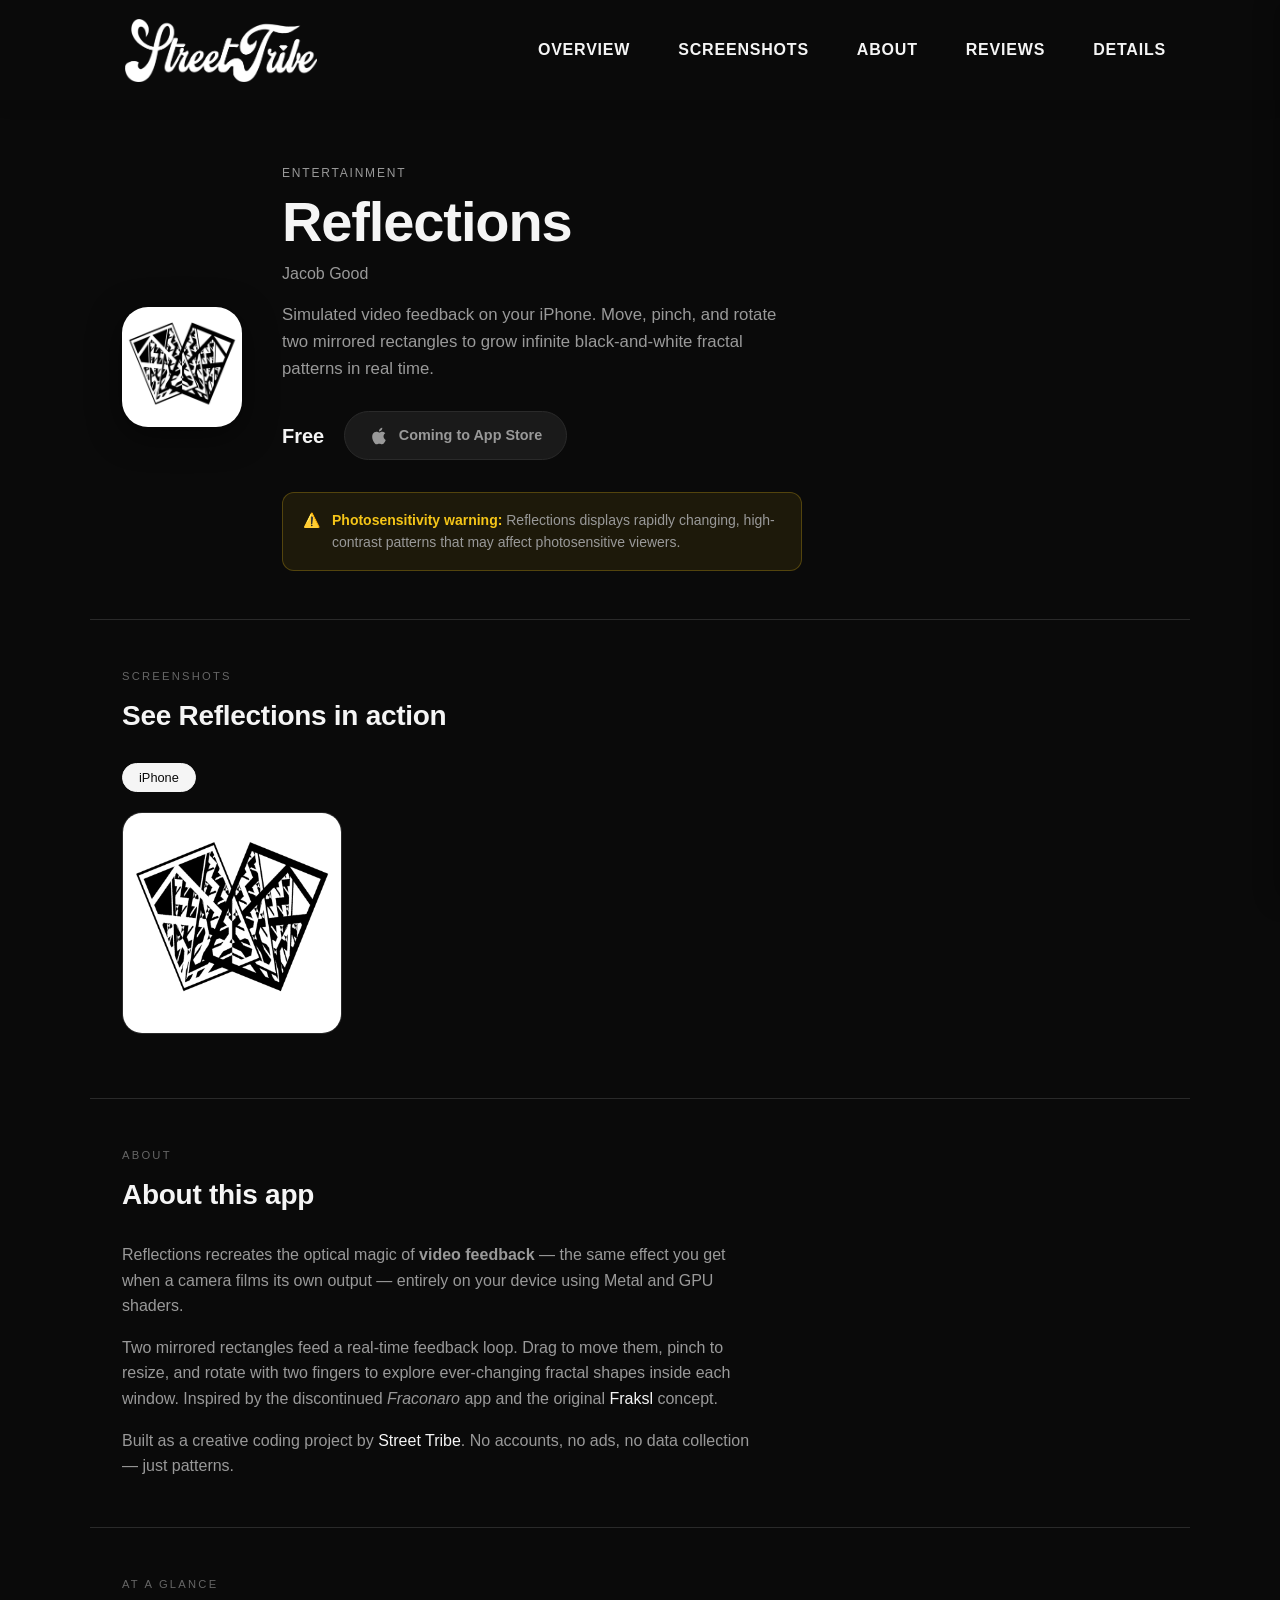
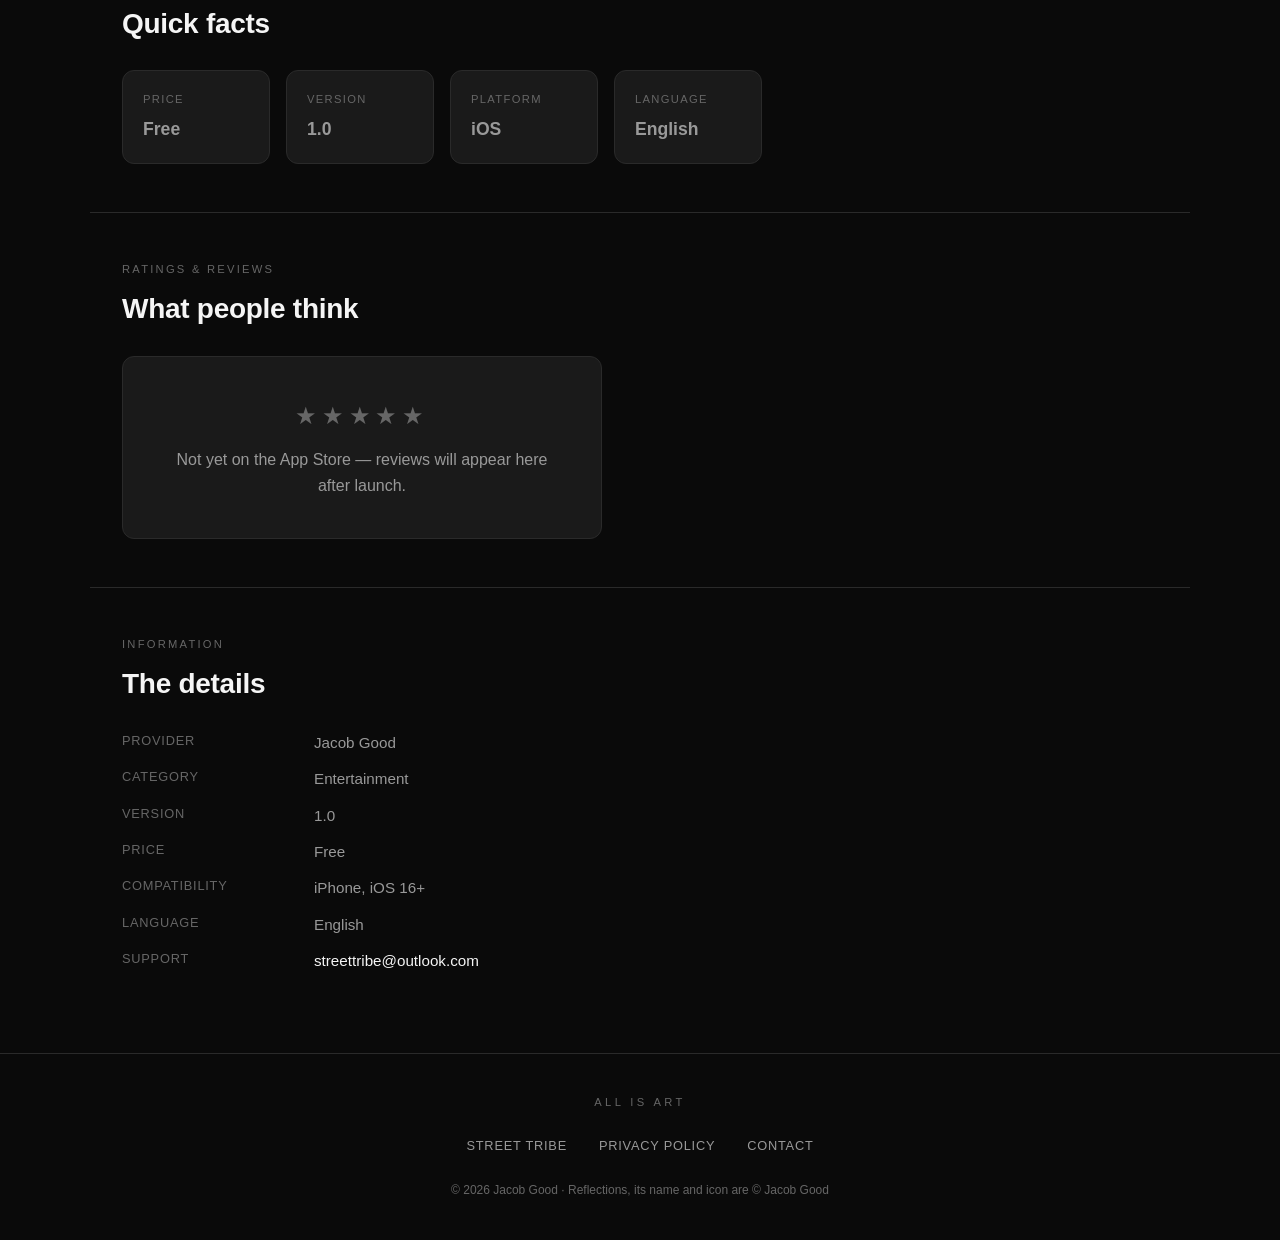
==== index.html @ 19b81635 "reflections website Just the name, screenshots and report/ contact info need for app" ====
<!DOCTYPE html>
<html lang="en">
<head>
  <meta charset="UTF-8">
  <meta name="viewport" content="width=device-width, initial-scale=1.0">
  <meta name="description" content="Reflections — interactive video feedback fractals for iOS. Drag, pinch, and rotate to create mesmerizing black-and-white patterns.">
  <title>Reflections — Street Tribe</title>
  <link rel="stylesheet" href="css/style.css">
  <link rel="icon" href="assets/icon.png" type="image/png">
</head>
<body>

  <header class="navbar" id="navbar">
    <div class="navbar-toolbar">
      <a href="https://streettribe.ca/" class="brand" target="_blank" rel="noopener">
        <img src="assets/street-tribe-logo.png" alt="Street Tribe" class="brand-logo" width="230" height="63">
      </a>

      <nav class="nav-desktop" aria-label="Main navigation">
        <ul class="nav-links">
          <li><a href="#overview">Overview</a></li>
          <li><a href="#screenshots">Screenshots</a></li>
          <li><a href="#about">About</a></li>
          <li><a href="#reviews">Reviews</a></li>
          <li><a href="#details">Details</a></li>
        </ul>
      </nav>

      <button class="nav-menu-btn" type="button" aria-label="Open menu" aria-expanded="false" aria-controls="nav-drawer">
        <svg class="nav-menu-icon" viewBox="0 0 24 24" aria-hidden="true" focusable="false">
          <path fill="currentColor" d="M3 6h18v2H3V6zm0 5h18v2H3v-2zm0 5h18v2H3v-2z"/>
        </svg>
      </button>
    </div>
  </header>

  <div class="nav-drawer-overlay" aria-hidden="true"></div>

  <aside class="nav-drawer" id="nav-drawer" aria-hidden="true" aria-label="Mobile navigation">
    <div class="drawer-header">
      <div class="drawer-logo-placeholder" aria-hidden="true"></div>
    </div>
    <nav class="nav-drawer-nav">
      <a href="#overview">Overview</a>
      <a href="#screenshots">Screenshots</a>
      <a href="#about">About</a>
      <a href="#reviews">Reviews</a>
      <a href="#details">Details</a>
      <a href="privacy.html">Privacy Policy</a>
    </nav>
  </aside>

  <!-- Hero / Overview -->
  <header class="hero" id="overview">
    <img src="assets/icon.png" alt="Reflections app icon" class="hero-icon" width="120" height="120">
    <div class="hero-meta">
      <span class="category">Entertainment</span>
      <h1>Reflections</h1>
      <p class="developer">Jacob Good</p>
      <p class="tagline">
        Simulated video feedback on your iPhone. Move, pinch, and rotate two mirrored
        rectangles to grow infinite black-and-white fractal patterns in real time.
      </p>
      <div class="hero-actions">
        <span class="price-badge">Free</span>
        <!-- Replace href with your App Store URL once live -->
        <a href="#" class="btn-app-store coming-soon" aria-disabled="true">
          <svg viewBox="0 0 24 24" fill="currentColor" aria-hidden="true"><path d="M18.71 19.5c-.83 1.24-1.71 2.45-3.05 2.47-1.34.03-1.77-.79-3.29-.79-1.53 0-2 .77-3.27.82-1.31.05-2.3-1.32-3.14-2.53C4.25 17 2.94 12.45 4.7 9.39c.87-1.52 2.43-2.48 4.12-2.51 1.28-.02 2.5.87 3.29.87.78 0 2.26-1.07 3.8-.91.65.03 2.47.26 3.64 1.98-.09.06-2.17 1.28-2.15 3.81.03 3.02 2.65 4.03 2.68 4.04-.03.07-.42 1.44-1.38 2.83M13 3.5c.73-.83 1.94-1.46 2.94-1.5.13 1.17-.34 2.35-1.04 3.19-.69.85-1.83 1.51-2.95 1.42-.15-1.15.41-2.35 1.05-3.11z"/></svg>
          Coming to App Store
        </a>
      </div>
      <div class="warning-banner">
        <span aria-hidden="true">⚠️</span>
        <span><strong>Photosensitivity warning:</strong> Reflections displays rapidly changing, high-contrast patterns that may affect photosensitive viewers.</span>
      </div>
    </div>
  </header>

  <hr class="divider">

  <!-- Screenshots -->
  <section id="screenshots">
    <p class="section-label">Screenshots</p>
    <h2>See Reflections in action</h2>
    <div class="device-tabs">
      <button class="device-tab active" type="button">iPhone</button>
    </div>
    <div class="screenshot-grid">
      <figure class="screenshot-frame">
        <img src="assets/screenshot-1.png" alt="Reflections fractal pattern on iPhone" loading="lazy">
      </figure>
      <!-- Add more screenshots to assets/ and duplicate the figure above -->
    </div>
  </section>

  <hr class="divider">

  <!-- About -->
  <section id="about">
    <p class="section-label">About</p>
    <h2>About this app</h2>
    <p>
      Reflections recreates the optical magic of <strong>video feedback</strong> — the same
      effect you get when a camera films its own output — entirely on your device using Metal
      and GPU shaders.
    </p>
    <p style="margin-top: 1rem;">
      Two mirrored rectangles feed a real-time feedback loop. Drag to move them, pinch to
      resize, and rotate with two fingers to explore ever-changing fractal shapes inside each
      window. Inspired by the discontinued <em>Fraconaro</em> app and the original
      <a href="https://emielharmsen.com/portfolio/fraksl/" target="_blank" rel="noopener">Fraksl</a> concept.
    </p>
    <p style="margin-top: 1rem;">
      Built as a creative coding project by
      <a href="https://streettribe.ca/" target="_blank" rel="noopener">Street Tribe</a>.
      No accounts, no ads, no data collection — just patterns.
    </p>
  </section>

  <hr class="divider">

  <!-- At a glance -->
  <section>
    <p class="section-label">At a glance</p>
    <h2>Quick facts</h2>
    <div class="glance-grid">
      <div class="glance-card">
        <p class="label">Price</p>
        <p class="value">Free</p>
      </div>
      <div class="glance-card">
        <p class="label">Version</p>
        <p class="value">1.0</p>
      </div>
      <div class="glance-card">
        <p class="label">Platform</p>
        <p class="value">iOS</p>
      </div>
      <div class="glance-card">
        <p class="label">Language</p>
        <p class="value">English</p>
      </div>
    </div>
  </section>

  <hr class="divider">

  <!-- Reviews -->
  <section id="reviews">
    <p class="section-label">Ratings &amp; Reviews</p>
    <h2>What people think</h2>
    <div class="reviews-empty">
      <p class="stars">★★★★★</p>
      <p>Not yet on the App Store — reviews will appear here after launch.</p>
    </div>
  </section>

  <hr class="divider">

  <!-- Details -->
  <section id="details">
    <p class="section-label">Information</p>
    <h2>The details</h2>
    <dl class="details-grid">
      <dt>Provider</dt>
      <dd>Jacob Good</dd>
      <dt>Category</dt>
      <dd>Entertainment</dd>
      <dt>Version</dt>
      <dd>1.0</dd>
      <dt>Price</dt>
      <dd>Free</dd>
      <dt>Compatibility</dt>
      <dd>iPhone, iOS 16+</dd>
      <dt>Language</dt>
      <dd>English</dd>
      <dt>Support</dt>
      <dd><a href="mailto:streettribe@outlook.com">streettribe@outlook.com</a></dd>
    </dl>
  </section>

  <footer class="site-footer">
    <p class="motto">All is art</p>
    <nav class="footer-links">
      <a href="https://streettribe.ca/" target="_blank" rel="noopener">Street Tribe</a>
      <a href="privacy.html">Privacy Policy</a>
      <a href="mailto:streettribe@outlook.com">Contact</a>
    </nav>
    <p class="footer-copy">© 2026 Jacob Good · Reflections, its name and icon are © Jacob Good</p>
  </footer>

  <script src="js/nav.js"></script>
</body>
</html>
---- css/style.css ----
/* Street Tribe–inspired dark minimal theme for Reflections */

:root {
  --bg: #0a0a0a;
  --bg-elevated: #141414;
  --bg-card: #1a1a1a;
  --text: #f5f5f5;
  --text-muted: #999;
  --text-dim: #666;
  --border: #2a2a2a;
  --accent: #ffffff;
  --warning: #f5c518;
  --max-width: 1100px;
  --radius: 12px;
  --font: "Helvetica Neue", Helvetica, Arial, sans-serif;
}

*,
*::before,
*::after {
  box-sizing: border-box;
  margin: 0;
  padding: 0;
}

html {
  scroll-behavior: smooth;
}

body {
  font-family: var(--font);
  background: var(--bg);
  color: var(--text);
  line-height: 1.6;
  -webkit-font-smoothing: antialiased;
  padding-top: 100px;
  transition: padding-top 0.3s ease;
}

body.navbar-scrolled {
  padding-top: 70px;
}

a {
  color: var(--text);
  text-decoration: none;
}

/* ── Navbar (matches streettribe.ca) ── */

.navbar {
  position: fixed;
  top: 0;
  left: 0;
  width: 100%;
  height: 100px;
  z-index: 1000;
  background: var(--bg);
  box-shadow: 0 -4px 21px rgba(0, 0, 0, 0.25);
  transition: height 0.3s ease;
}

.navbar.scrolled {
  height: 70px;
}

.navbar-toolbar {
  height: 100%;
  width: 100%;
  margin: 0 auto;
  padding: 0 16px;
  display: flex;
  align-items: center;
  justify-content: space-between;
}

@media (min-width: 1333px) {
  .navbar-toolbar {
    max-width: 1332px;
  }
}

@media (min-width: 1101px) and (max-width: 1332px) {
  .navbar-toolbar {
    max-width: 1100px;
  }
}

/* Logo */
.brand {
  display: flex;
  align-items: center;
  flex-shrink: 0;
  line-height: 0;
}

.brand:hover {
  opacity: 0.9;
}

.brand-logo {
  display: block;
  width: 230px;
  height: 63px;
  object-fit: contain;
  transition: width 0.3s ease, height 0.3s ease;
}

.navbar.scrolled .brand-logo {
  width: 161px;
  height: 44px;
}

/* 701–1100px: logo box exists, image hidden (streettribe.ca behaviour) */
@media (min-width: 701px) and (max-width: 1100px) {
  .brand {
    width: 111px;
    height: 63px;
  }

  .brand-logo {
    visibility: hidden;
    width: 111px;
    height: 63px;
  }

  .navbar.scrolled .brand {
    height: 44px;
  }

  .navbar.scrolled .brand-logo {
    width: 78px;
    height: 44px;
  }
}

/* Desktop nav links */
.nav-desktop {
  display: none;
}

@media (min-width: 701px) {
  .nav-desktop {
    display: block;
  }
}

.nav-links {
  display: flex;
  align-items: center;
  list-style: none;
  margin: 0;
  padding: 0;
}

.nav-links li {
  margin-right: 32px;
}

.nav-links li:last-child {
  margin-right: 0;
}

.nav-links a,
.nav-drawer-nav a {
  position: relative;
  display: inline-block;
  font-size: 16px;
  font-weight: 600;
  letter-spacing: 0.05em;
  text-transform: uppercase;
  padding: 0.25em 0.5em;
  color: var(--text);
  transition: opacity 0.2s;
}

.nav-links a::after,
.nav-drawer-nav a::after {
  content: "";
  position: absolute;
  left: 0.5em;
  right: 0.5em;
  bottom: -3px;
  height: 0;
  background: currentColor;
  transition: height 0.2s ease;
}

.nav-links a:hover::after,
.nav-drawer-nav a:hover::after {
  height: 8px;
}

.nav-links a:hover,
.nav-drawer-nav a:hover {
  opacity: 1;
}

/* Mobile menu button */
.nav-menu-btn {
  display: none;
  align-items: center;
  justify-content: center;
  width: 48px;
  height: 48px;
  padding: 0;
  border: none;
  background: none;
  color: var(--text);
  cursor: pointer;
  flex-shrink: 0;
}

.nav-menu-icon {
  width: 35px;
  height: 35px;
}

@media (max-width: 700px) {
  .nav-menu-btn {
    display: flex;
  }

  .brand-logo {
    width: 210px;
    height: 56px;
    visibility: visible;
  }

  .navbar.scrolled .brand-logo {
    width: 147px;
    height: 39px;
  }
}

/* Slide-out drawer (≤700px) */
.nav-drawer-overlay {
  position: fixed;
  inset: 0;
  z-index: 1001;
  background: rgba(0, 0, 0, 0.5);
  opacity: 0;
  pointer-events: none;
  transition: opacity 0.3s ease;
}

.nav-drawer-overlay.open {
  opacity: 1;
  pointer-events: auto;
}

.nav-drawer {
  position: fixed;
  top: 0;
  right: 0;
  z-index: 1002;
  width: 300px;
  height: 100%;
  background: var(--bg);
  box-shadow: -4px 0 21px rgba(0, 0, 0, 0.25);
  padding: 24px 32px 32px;
  transform: translateX(100%);
  transition: transform 0.3s ease;
  overflow-y: auto;
}

.nav-drawer.open {
  transform: translateX(0);
}

.drawer-header {
  margin-bottom: 16px;
}

.drawer-logo-placeholder {
  width: 110px;
  height: 56px;
}

.nav-drawer-nav {
  display: flex;
  flex-direction: column;
}

.nav-drawer-nav a {
  font-size: 20px;
  margin: 16px 0;
}

/* ── Hero ── */

.hero {
  max-width: var(--max-width);
  margin: 0 auto;
  padding: 4rem 2rem 3rem;
  display: grid;
  grid-template-columns: auto 1fr;
  gap: 2.5rem;
  align-items: center;
}

.hero-icon {
  width: 120px;
  height: 120px;
  border-radius: 26px;
  box-shadow: 0 8px 32px rgba(0, 0, 0, 0.5);
}

.hero-meta {
  display: flex;
  flex-direction: column;
  gap: 0.5rem;
}

.hero-meta .category {
  font-size: 0.75rem;
  letter-spacing: 0.15em;
  text-transform: uppercase;
  color: var(--text-muted);
}

.hero-meta h1 {
  font-size: clamp(2.5rem, 6vw, 3.5rem);
  font-weight: 700;
  letter-spacing: -0.02em;
  line-height: 1.1;
}

.hero-meta .developer {
  font-size: 1rem;
  color: var(--text-muted);
}

.hero-meta .tagline {
  font-size: 1.05rem;
  color: var(--text-muted);
  max-width: 520px;
  margin-top: 0.5rem;
}

.hero-actions {
  display: flex;
  align-items: center;
  gap: 1.25rem;
  margin-top: 1.25rem;
  flex-wrap: wrap;
}

.price-badge {
  font-size: 1.25rem;
  font-weight: 600;
}

.btn-app-store {
  display: inline-flex;
  align-items: center;
  gap: 0.6rem;
  background: var(--accent);
  color: #000;
  padding: 0.75rem 1.5rem;
  border-radius: 999px;
  font-size: 0.9rem;
  font-weight: 600;
  transition: transform 0.15s, opacity 0.15s;
}

.btn-app-store:hover {
  opacity: 1;
  transform: scale(1.02);
}

.btn-app-store svg {
  width: 20px;
  height: 20px;
}

.btn-app-store.coming-soon {
  background: var(--bg-card);
  color: var(--text-muted);
  border: 1px solid var(--border);
  cursor: default;
}

.btn-app-store.coming-soon:hover {
  transform: none;
}

.warning-banner {
  display: flex;
  align-items: flex-start;
  gap: 0.75rem;
  margin-top: 1.5rem;
  padding: 1rem 1.25rem;
  background: rgba(245, 197, 24, 0.08);
  border: 1px solid rgba(245, 197, 24, 0.25);
  border-radius: var(--radius);
  font-size: 0.875rem;
  color: var(--text-muted);
  max-width: 520px;
}

.warning-banner strong {
  color: var(--warning);
}

/* ── Sections ── */

section {
  max-width: var(--max-width);
  margin: 0 auto;
  padding: 3rem 2rem;
}

.section-label {
  font-size: 0.7rem;
  letter-spacing: 0.2em;
  text-transform: uppercase;
  color: var(--text-dim);
  margin-bottom: 0.5rem;
}

section h2 {
  font-size: 1.75rem;
  font-weight: 700;
  letter-spacing: -0.01em;
  margin-bottom: 1.5rem;
}

section p {
  color: var(--text-muted);
  max-width: 640px;
}

.divider {
  border: none;
  border-top: 1px solid var(--border);
  max-width: var(--max-width);
  margin: 0 auto;
}

/* ── Screenshots ── */

.screenshot-grid {
  display: flex;
  gap: 1.25rem;
  overflow-x: auto;
  padding-bottom: 1rem;
  scroll-snap-type: x mandatory;
  -webkit-overflow-scrolling: touch;
}

.screenshot-grid::-webkit-scrollbar {
  height: 4px;
}

.screenshot-grid::-webkit-scrollbar-thumb {
  background: var(--border);
  border-radius: 2px;
}

.screenshot-frame {
  flex: 0 0 auto;
  scroll-snap-align: start;
  width: 220px;
  border-radius: 20px;
  overflow: hidden;
  border: 1px solid var(--border);
  background: #fff;
}

.screenshot-frame img {
  display: block;
  width: 100%;
  height: auto;
}

.device-tabs {
  display: flex;
  gap: 0.5rem;
  margin-bottom: 1.25rem;
}

.device-tab {
  background: none;
  border: 1px solid var(--border);
  color: var(--text-muted);
  padding: 0.4rem 1rem;
  border-radius: 999px;
  font-size: 0.8rem;
  cursor: pointer;
  transition: all 0.2s;
}

.device-tab.active {
  background: var(--text);
  color: var(--bg);
  border-color: var(--text);
}

/* ── At a glance ── */

.glance-grid {
  display: grid;
  grid-template-columns: repeat(auto-fit, minmax(140px, 1fr));
  gap: 1rem;
  max-width: 640px;
}

.glance-card {
  background: var(--bg-card);
  border: 1px solid var(--border);
  border-radius: var(--radius);
  padding: 1.25rem;
}

.glance-card .label {
  font-size: 0.7rem;
  letter-spacing: 0.12em;
  text-transform: uppercase;
  color: var(--text-dim);
  margin-bottom: 0.35rem;
}

.glance-card .value {
  font-size: 1.1rem;
  font-weight: 600;
}

/* ── Details table ── */

.details-grid {
  display: grid;
  grid-template-columns: 160px 1fr;
  gap: 0.75rem 2rem;
  max-width: 560px;
}

.details-grid dt {
  font-size: 0.8rem;
  color: var(--text-dim);
  text-transform: uppercase;
  letter-spacing: 0.06em;
}

.details-grid dd {
  font-size: 0.95rem;
  color: var(--text-muted);
}

/* ── Reviews placeholder ── */

.reviews-empty {
  background: var(--bg-card);
  border: 1px solid var(--border);
  border-radius: var(--radius);
  padding: 2.5rem;
  text-align: center;
  max-width: 480px;
}

.reviews-empty p {
  margin: 0 auto;
}

.reviews-empty .stars {
  font-size: 1.5rem;
  letter-spacing: 0.2em;
  color: var(--text-dim);
  margin-bottom: 0.75rem;
}

/* ── Footer ── */

.site-footer {
  border-top: 1px solid var(--border);
  margin-top: 2rem;
  padding: 2.5rem 2rem;
  text-align: center;
}

.site-footer .motto {
  font-size: 0.7rem;
  letter-spacing: 0.3em;
  text-transform: uppercase;
  color: var(--text-dim);
  margin-bottom: 1.5rem;
}

.footer-links {
  display: flex;
  justify-content: center;
  gap: 2rem;
  flex-wrap: wrap;
  margin-bottom: 1.5rem;
}

.footer-links a {
  font-size: 0.8rem;
  color: var(--text-muted);
  text-transform: uppercase;
  letter-spacing: 0.06em;
}

.footer-copy {
  font-size: 0.75rem;
  color: var(--text-dim);
}

/* ── Privacy page ── */

.page-content {
  max-width: 680px;
  margin: 0 auto;
  padding: 4rem 2rem;
}

.page-content h1 {
  font-size: 2rem;
  margin-bottom: 0.5rem;
}

.page-content .updated {
  font-size: 0.85rem;
  color: var(--text-dim);
  margin-bottom: 2rem;
}

.page-content h2 {
  font-size: 1.1rem;
  margin: 2rem 0 0.75rem;
  color: var(--text);
}

.page-content p,
.page-content li {
  color: var(--text-muted);
  margin-bottom: 0.75rem;
}

.page-content ul {
  padding-left: 1.25rem;
}

.back-link {
  display: inline-block;
  margin-bottom: 2rem;
  font-size: 0.85rem;
  color: var(--text-muted);
  text-transform: uppercase;
  letter-spacing: 0.08em;
}

/* ── Responsive (content) ── */

@media (max-width: 700px) {
  .hero {
    grid-template-columns: 1fr;
    text-align: center;
    padding-top: 2.5rem;
  }

  .hero-icon {
    margin: 0 auto;
  }

  .hero-meta .tagline,
  .warning-banner {
    margin-left: auto;
    margin-right: auto;
  }

  .hero-actions {
    justify-content: center;
  }
}
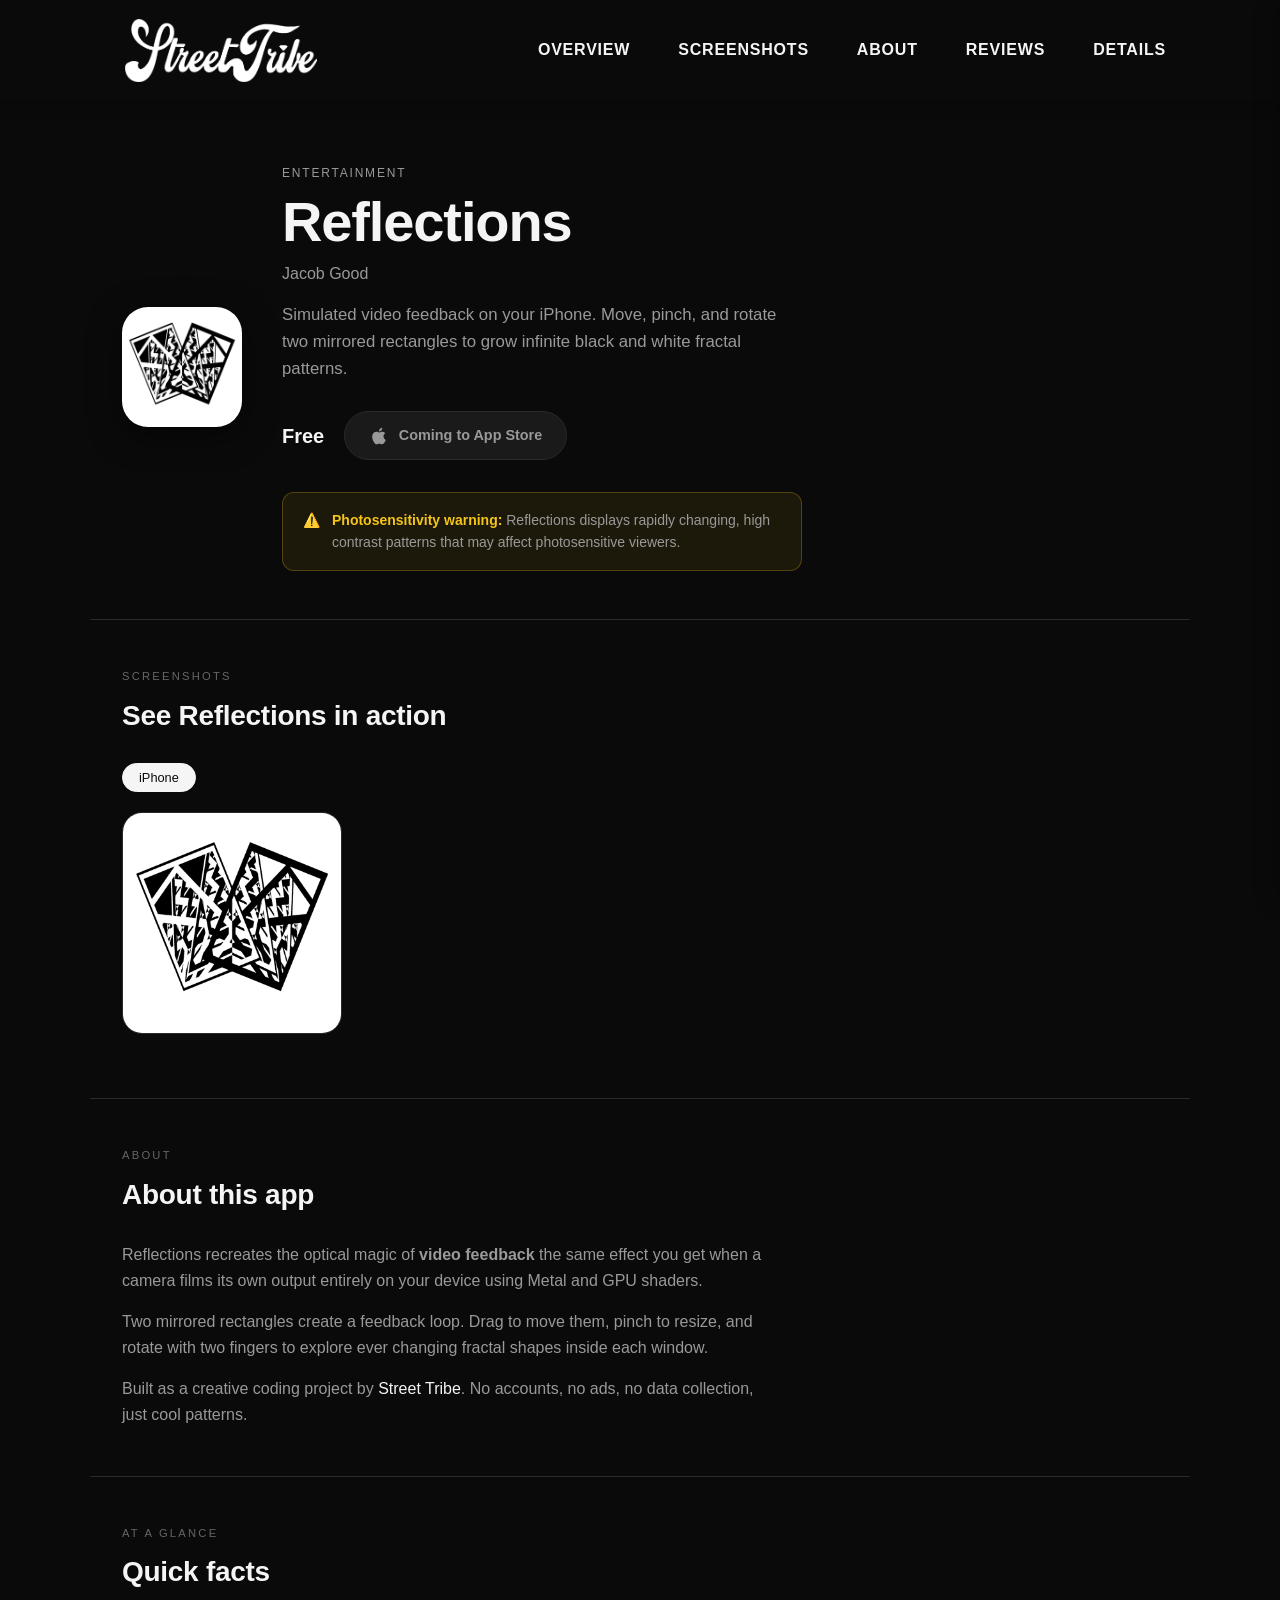
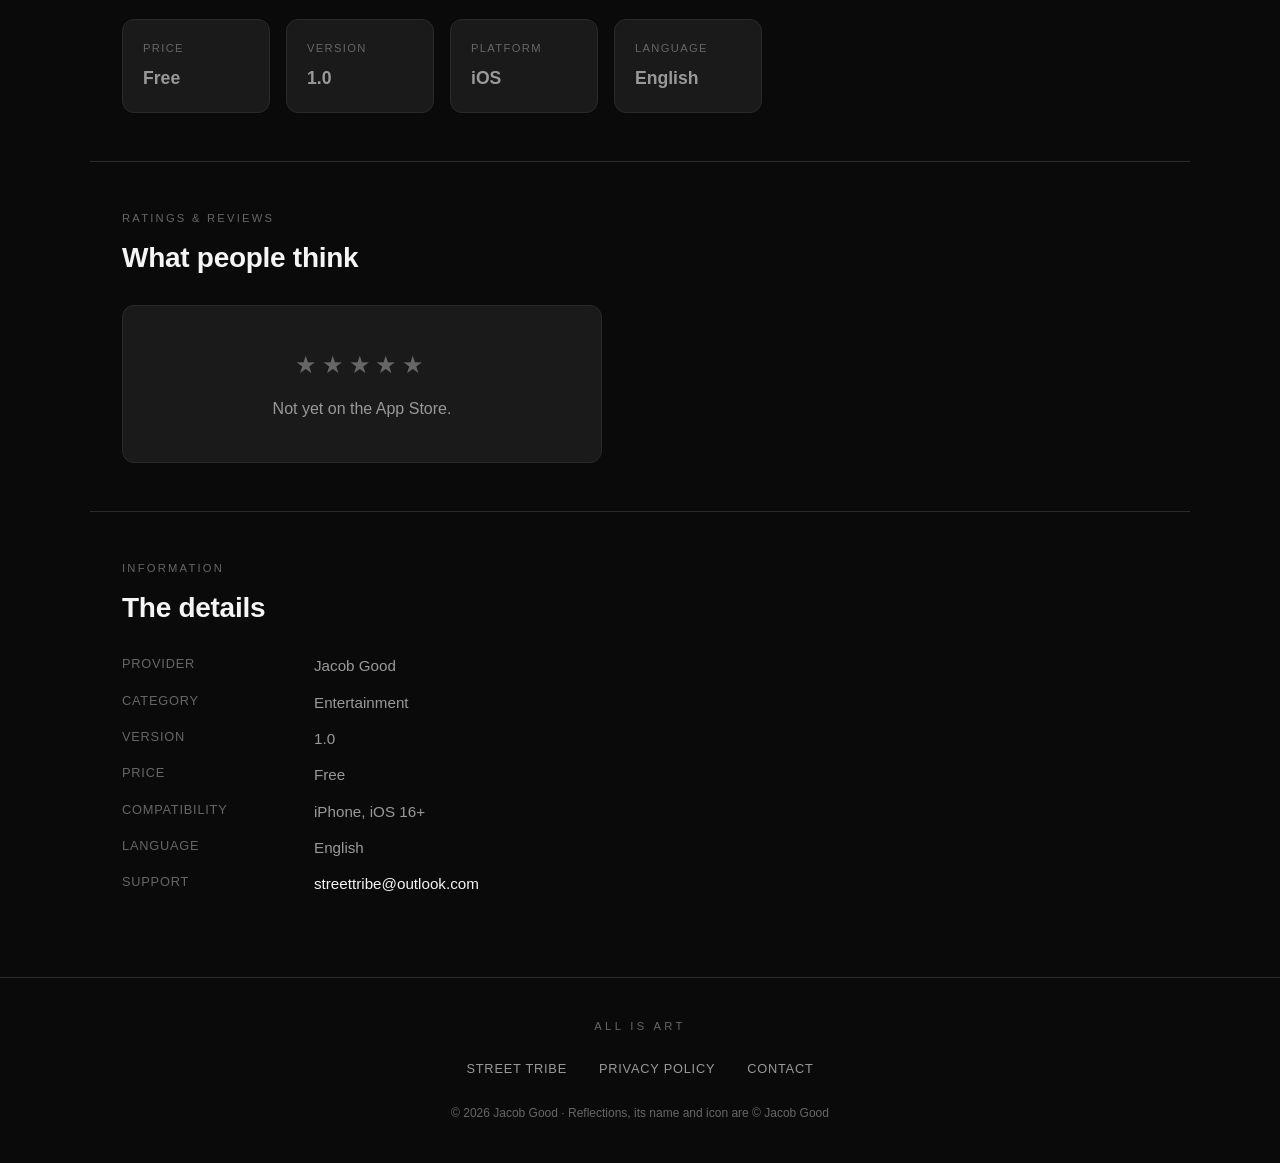
==== commit a8c4c5d3: "clean up" ====
--- a/index.html
+++ b/index.html
@@ -59,7 +59,7 @@
       <p class="developer">Jacob Good</p>
       <p class="tagline">
         Simulated video feedback on your iPhone. Move, pinch, and rotate two mirrored
-        rectangles to grow infinite black-and-white fractal patterns in real time.
+        rectangles to grow infinite black and white fractal patterns.
       </p>
       <div class="hero-actions">
         <span class="price-badge">Free</span>
@@ -71,7 +71,7 @@
       </div>
       <div class="warning-banner">
         <span aria-hidden="true">⚠️</span>
-        <span><strong>Photosensitivity warning:</strong> Reflections displays rapidly changing, high-contrast patterns that may affect photosensitive viewers.</span>
+        <span><strong>Photosensitivity warning:</strong> Reflections displays rapidly changing, high contrast patterns that may affect photosensitive viewers.</span>
       </div>
     </div>
   </header>
@@ -100,20 +100,19 @@
     <p class="section-label">About</p>
     <h2>About this app</h2>
     <p>
-      Reflections recreates the optical magic of <strong>video feedback</strong> — the same
-      effect you get when a camera films its own output — entirely on your device using Metal
+      Reflections recreates the optical magic of <strong>video feedback</strong> the same
+      effect you get when a camera films its own output entirely on your device using Metal
       and GPU shaders.
     </p>
     <p style="margin-top: 1rem;">
-      Two mirrored rectangles feed a real-time feedback loop. Drag to move them, pinch to
-      resize, and rotate with two fingers to explore ever-changing fractal shapes inside each
-      window. Inspired by the discontinued <em>Fraconaro</em> app and the original
-      <a href="https://emielharmsen.com/portfolio/fraksl/" target="_blank" rel="noopener">Fraksl</a> concept.
+      Two mirrored rectangles create a feedback loop. Drag to move them, pinch to
+      resize, and rotate with two fingers to explore ever changing fractal shapes inside each
+      window. 
     </p>
     <p style="margin-top: 1rem;">
       Built as a creative coding project by
       <a href="https://streettribe.ca/" target="_blank" rel="noopener">Street Tribe</a>.
-      No accounts, no ads, no data collection — just patterns.
+      No accounts, no ads, no data collection, just cool patterns.
     </p>
   </section>
 
@@ -151,7 +150,7 @@
     <h2>What people think</h2>
     <div class="reviews-empty">
       <p class="stars">★★★★★</p>
-      <p>Not yet on the App Store — reviews will appear here after launch.</p>
+      <p>Not yet on the App Store.</p>
     </div>
   </section>
 
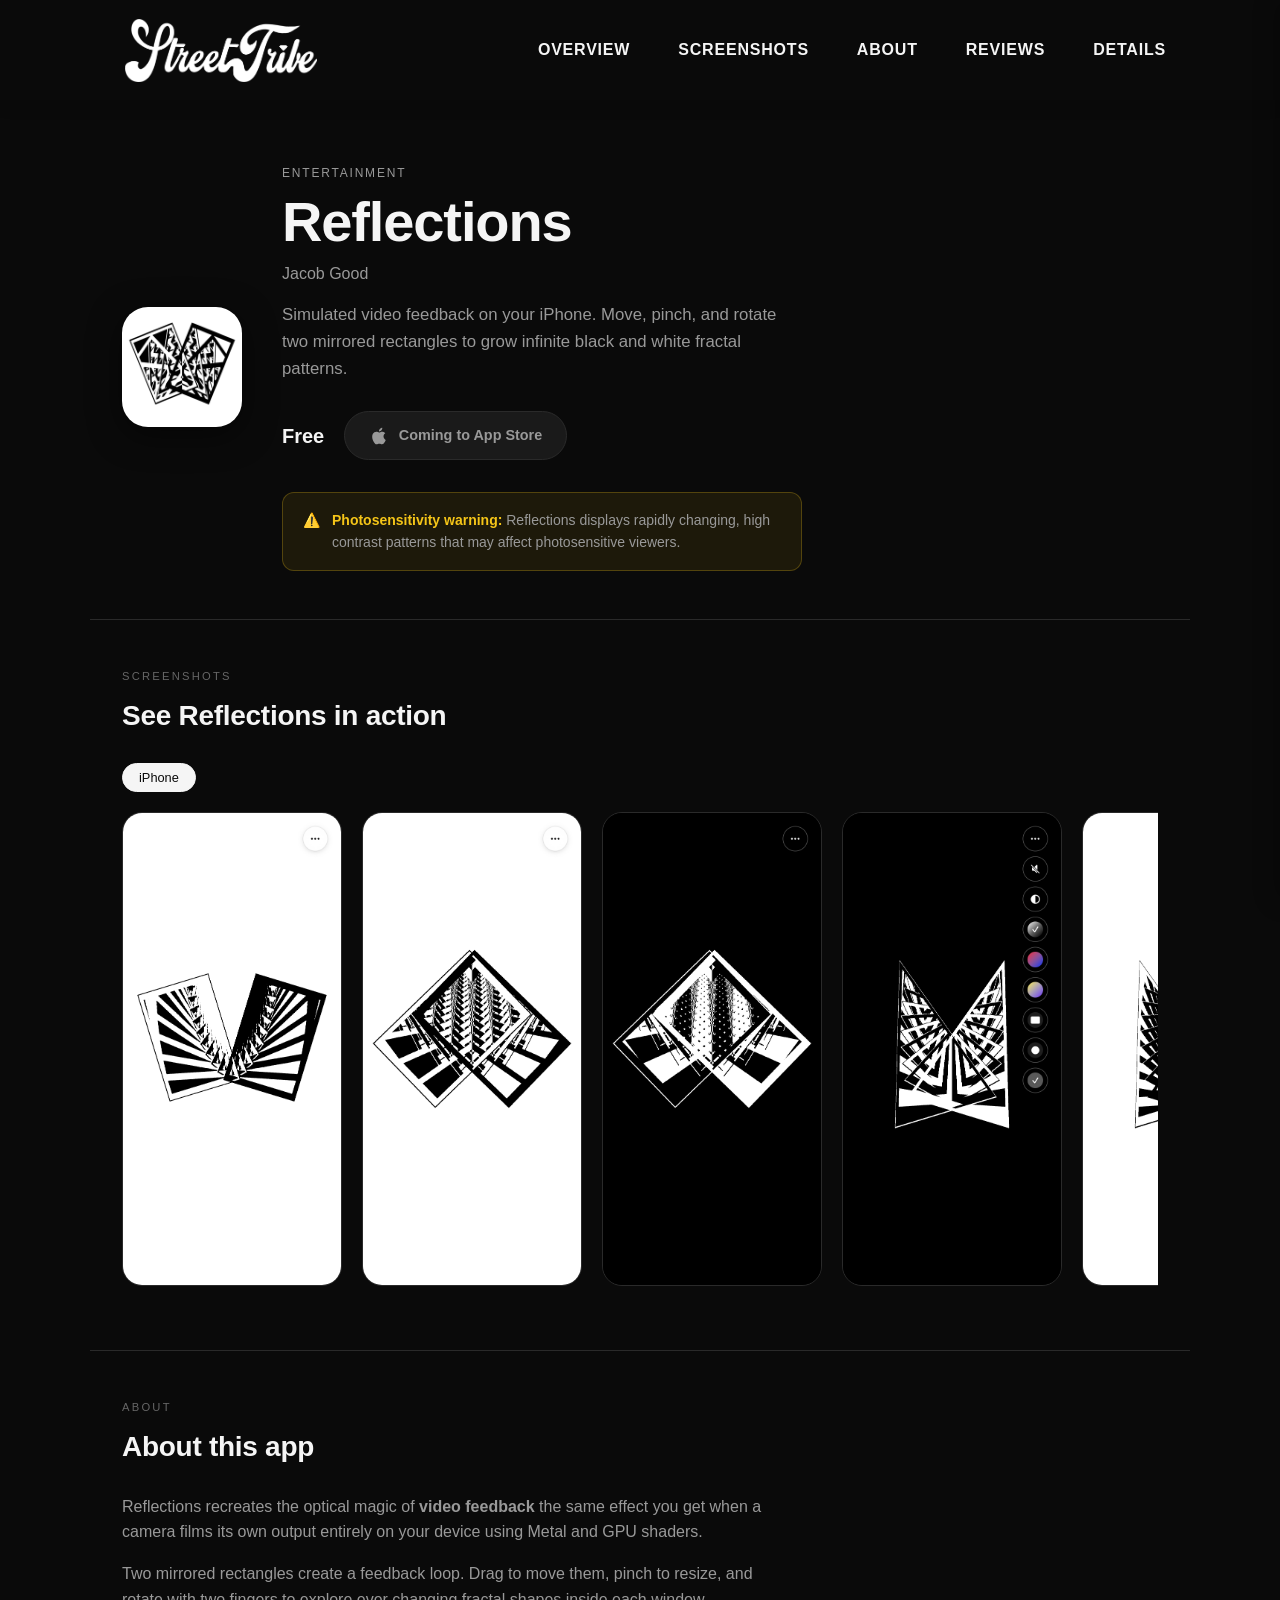
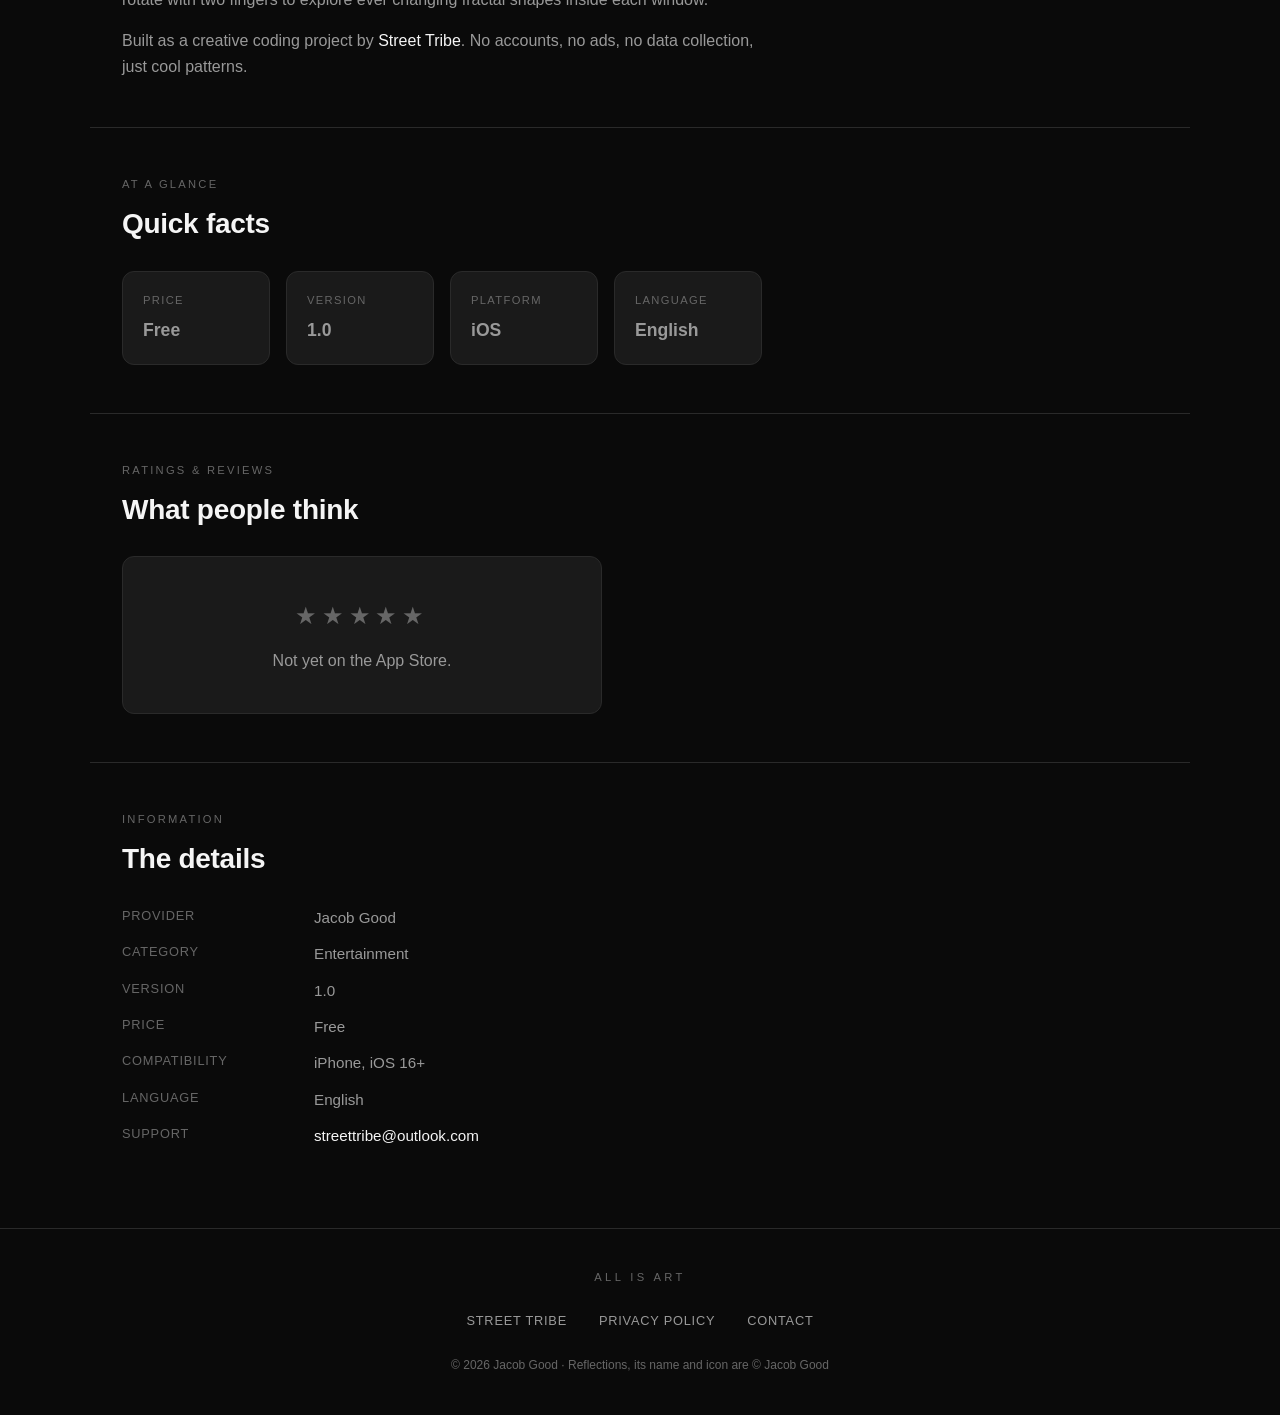
==== commit 0c241e47: "Adding more screenshots" ====
--- a/index.html
+++ b/index.html
@@ -86,10 +86,34 @@
       <button class="device-tab active" type="button">iPhone</button>
     </div>
     <div class="screenshot-grid">
-      <figure class="screenshot-frame">
-        <img src="assets/screenshot-1.png" alt="Reflections fractal pattern on iPhone" loading="lazy">
-      </figure>
-      <!-- Add more screenshots to assets/ and duplicate the figure above -->
+      <!-- screenshots  -->
+      <figure class="screenshot-frame">
+        <img src="assets/screenshot-2.png" alt="Reflections fractal pattern on iPhone" loading="lazy">
+      </figure>
+      <figure class="screenshot-frame">
+        <img src="assets/screenshot-3.png" alt="Reflections fractal pattern on iPhone" loading="lazy">
+      </figure>
+      <figure class="screenshot-frame">
+        <img src="assets/screenshot-4.png" alt="Reflections fractal pattern on iPhone" loading="lazy">
+      </figure>
+      <figure class="screenshot-frame">
+        <img src="assets/screenshot-5.png" alt="Reflections fractal pattern on iPhone" loading="lazy">
+      </figure>
+      <figure class="screenshot-frame">
+        <img src="assets/screenshot-6.png" alt="Reflections fractal pattern on iPhone" loading="lazy">
+      </figure>
+      <figure class="screenshot-frame">
+        <img src="assets/screenshot-7.png" alt="Reflections fractal pattern on iPhone" loading="lazy">
+      </figure>
+      <figure class="screenshot-frame">
+        <img src="assets/screenshot-8.png" alt="Reflections fractal pattern on iPhone" loading="lazy">
+      </figure>
+      <figure class="screenshot-frame">
+        <img src="assets/screenshot-9.png" alt="Reflections fractal pattern on iPhone" loading="lazy">
+      </figure>
+      <figure class="screenshot-frame">
+        <img src="assets/screenshot-10.png" alt="Reflections fractal pattern on iPhone" loading="lazy">
+      </figure>
     </div>
   </section>
 
--- a/css/style.css
+++ b/css/style.css
@@ -1,5 +1,3 @@
-/* Street Tribe–inspired dark minimal theme for Reflections */
-
 :root {
   --bg: #0a0a0a;
   --bg-elevated: #141414;
@@ -46,7 +44,7 @@
   text-decoration: none;
 }
 
-/* ── Navbar (matches streettribe.ca) ── */
+/* Navbar */
 
 .navbar {
   position: fixed;
@@ -111,7 +109,7 @@
   height: 44px;
 }
 
-/* 701–1100px: logo box exists, image hidden (streettribe.ca behaviour) */
+/* 701–1100px */
 @media (min-width: 701px) and (max-width: 1100px) {
   .brand {
     width: 111px;
@@ -233,7 +231,7 @@
   }
 }
 
-/* Slide-out drawer (≤700px) */
+/* Slide out drawer (≤700px) */
 .nav-drawer-overlay {
   position: fixed;
   inset: 0;
@@ -287,7 +285,7 @@
   margin: 16px 0;
 }
 
-/* ── Hero ── */
+/* Hero */
 
 .hero {
   max-width: var(--max-width);
@@ -403,7 +401,7 @@
   color: var(--warning);
 }
 
-/* ── Sections ── */
+/* Sections */
 
 section {
   max-width: var(--max-width);
@@ -438,7 +436,7 @@
   margin: 0 auto;
 }
 
-/* ── Screenshots ── */
+/* Screenshots */
 
 .screenshot-grid {
   display: flex;
@@ -497,7 +495,7 @@
   border-color: var(--text);
 }
 
-/* ── At a glance ── */
+/* At a glance */
 
 .glance-grid {
   display: grid;
@@ -526,7 +524,7 @@
   font-weight: 600;
 }
 
-/* ── Details table ── */
+/* Details table */
 
 .details-grid {
   display: grid;
@@ -547,7 +545,7 @@
   color: var(--text-muted);
 }
 
-/* ── Reviews placeholder ── */
+/* Reviews placeholder */
 
 .reviews-empty {
   background: var(--bg-card);
@@ -569,7 +567,7 @@
   margin-bottom: 0.75rem;
 }
 
-/* ── Footer ── */
+/* Footer */
 
 .site-footer {
   border-top: 1px solid var(--border);
@@ -606,7 +604,7 @@
   color: var(--text-dim);
 }
 
-/* ── Privacy page ── */
+/* Privacy page */
 
 .page-content {
   max-width: 680px;
@@ -650,7 +648,7 @@
   letter-spacing: 0.08em;
 }
 
-/* ── Responsive (content) ── */
+/* Responsive (content) */
 
 @media (max-width: 700px) {
   .hero {
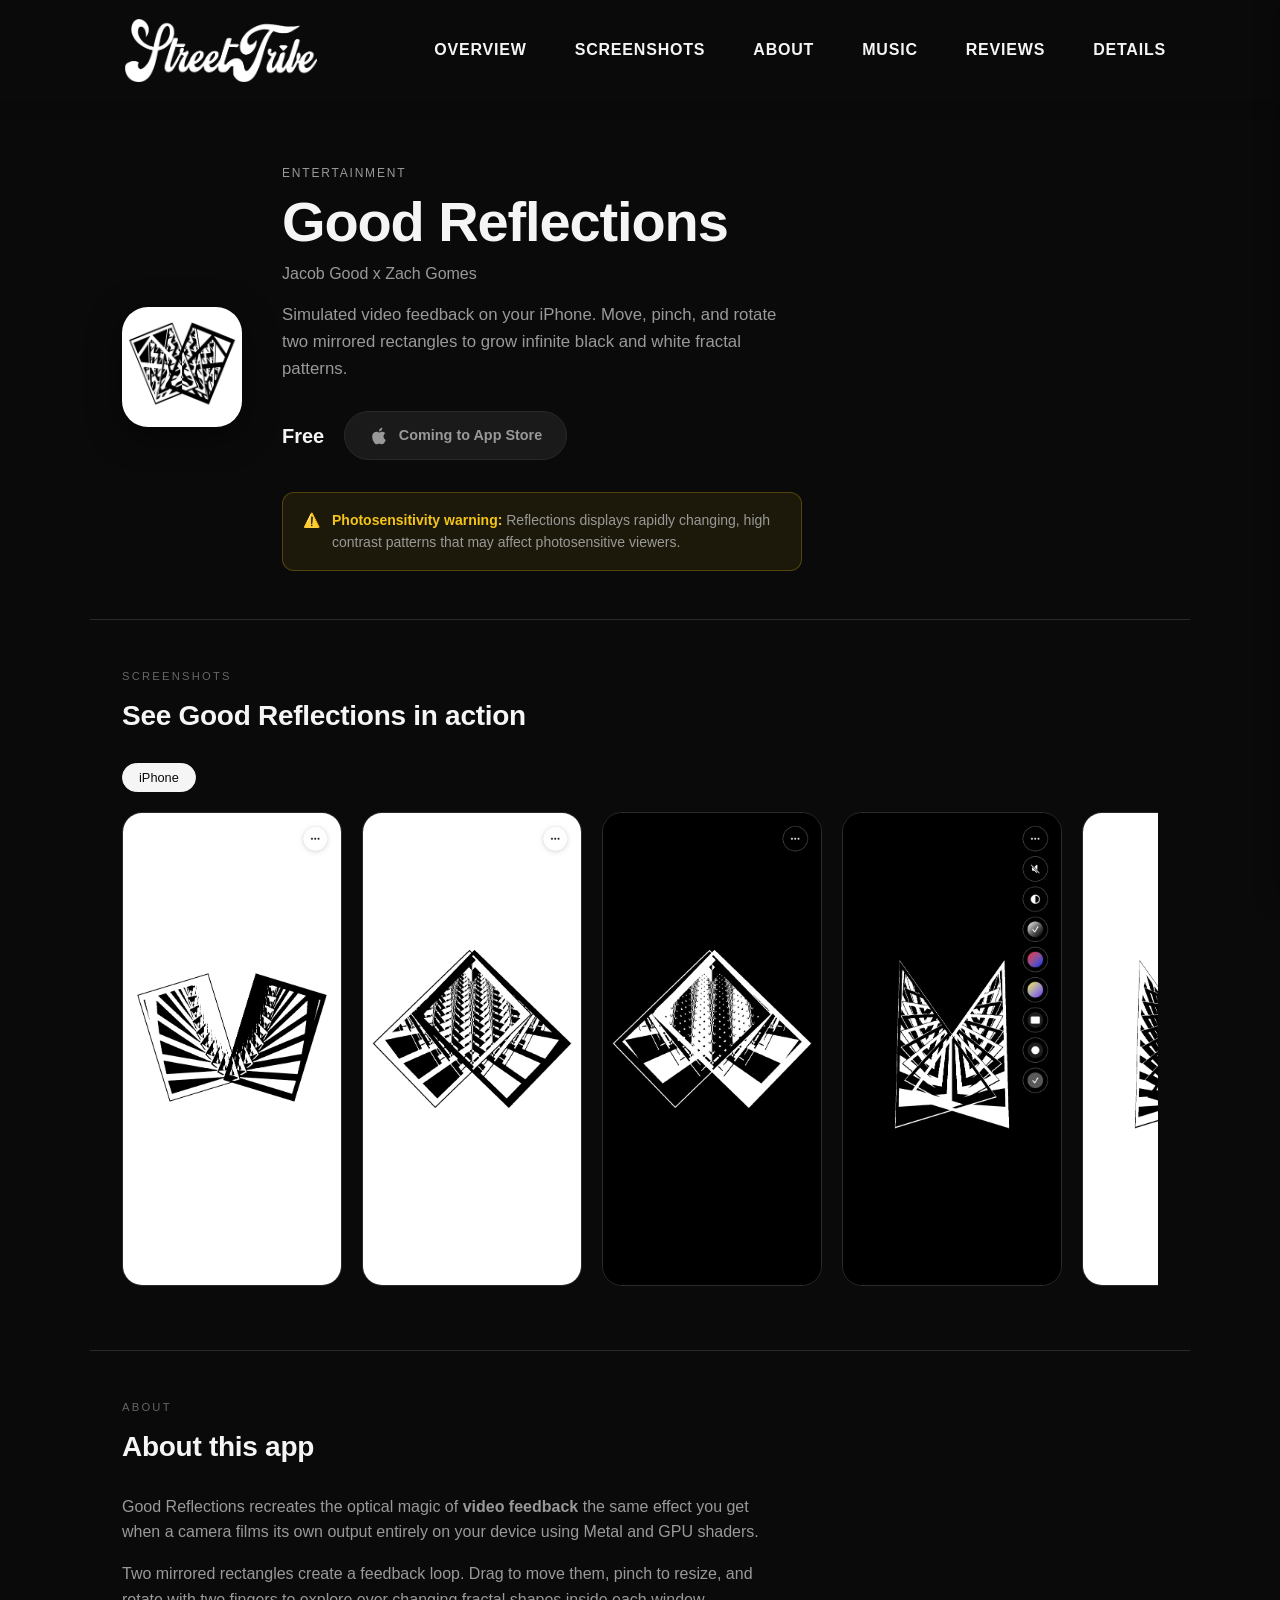
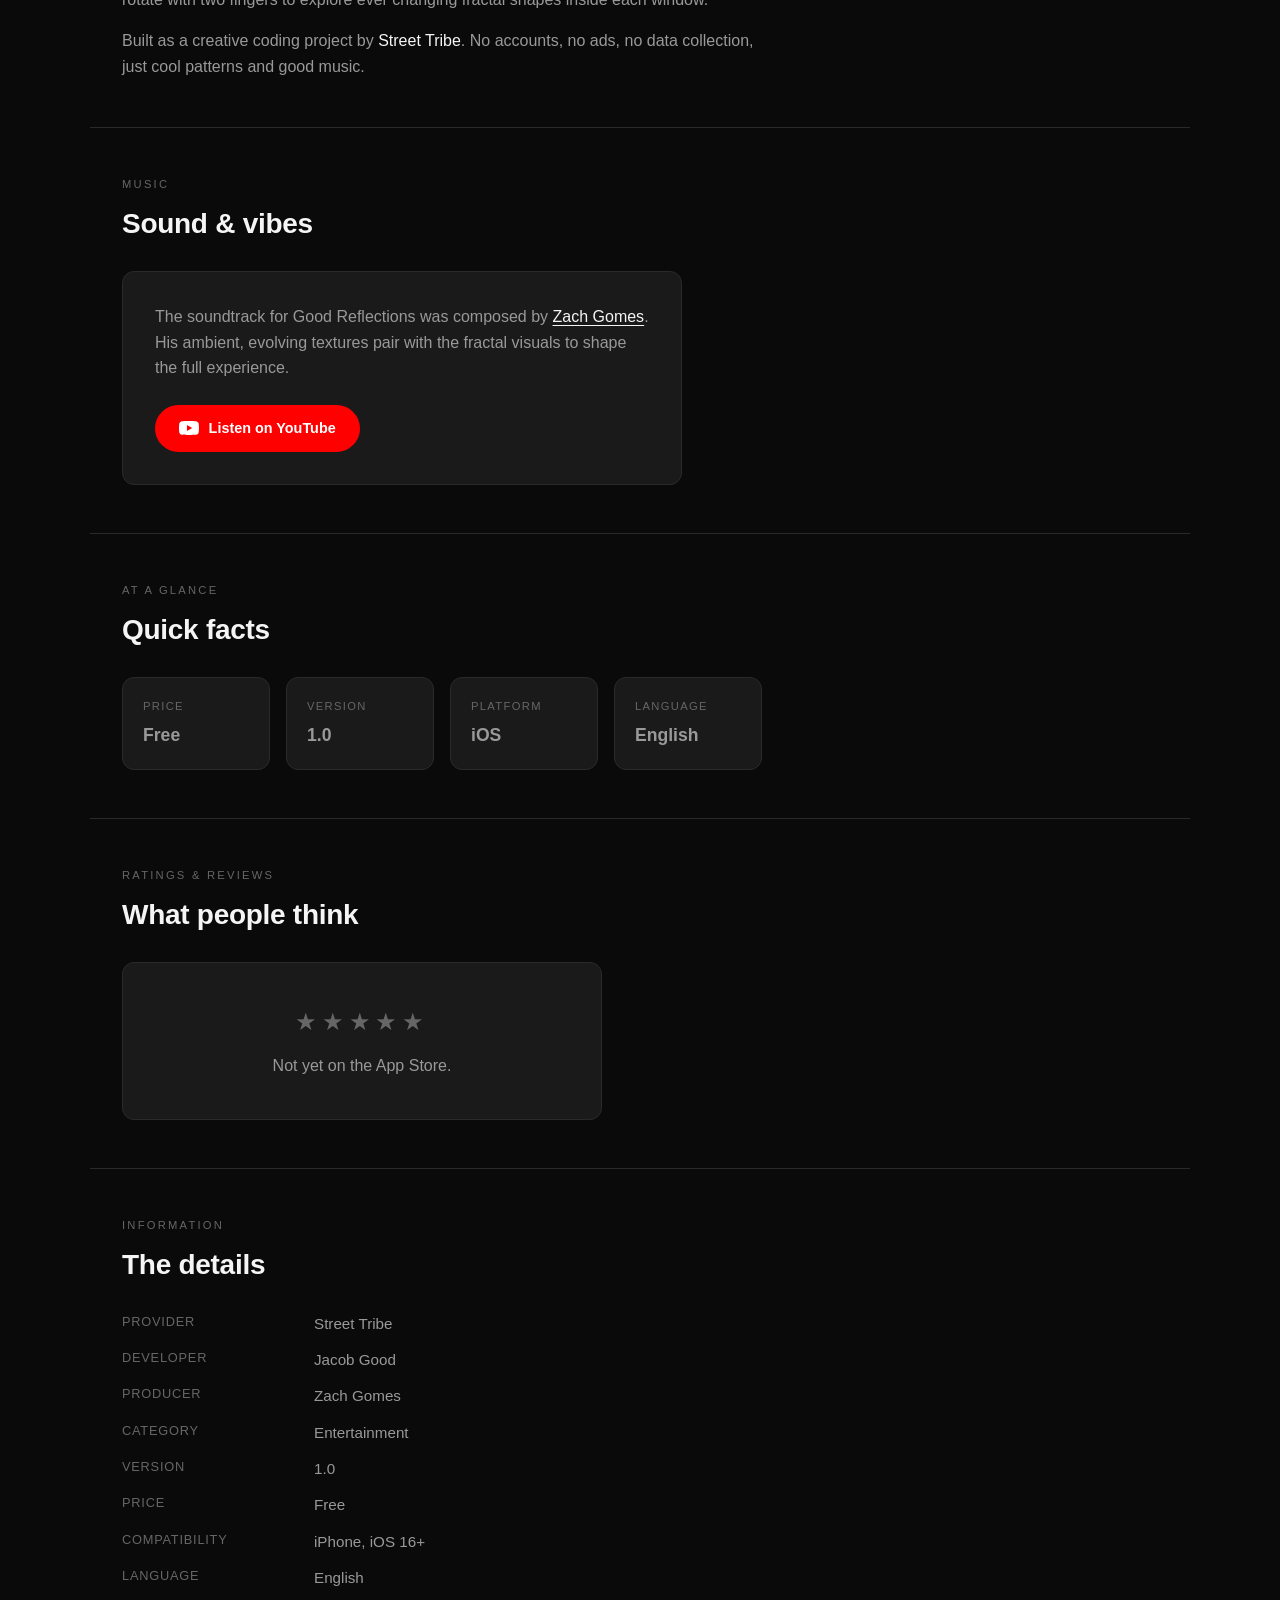
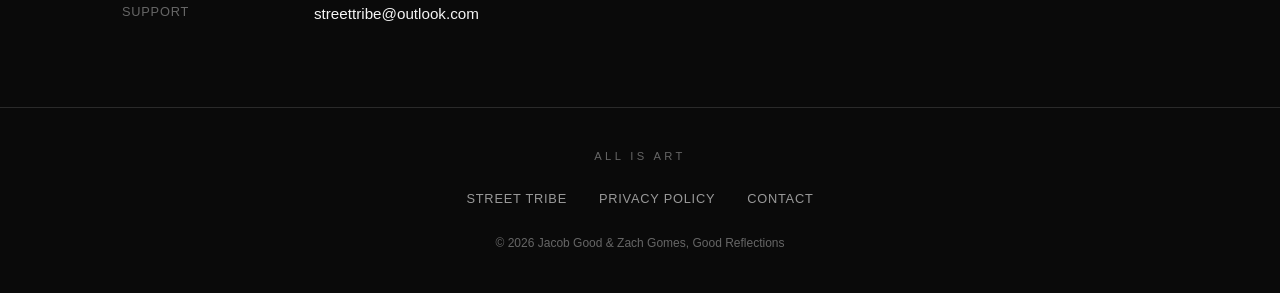
==== commit ed800d93: "Adding music section adding music section, updating name to good reflections, adding producer Zach G" ====
--- a/index.html
+++ b/index.html
@@ -3,8 +3,8 @@
 <head>
   <meta charset="UTF-8">
   <meta name="viewport" content="width=device-width, initial-scale=1.0">
-  <meta name="description" content="Reflections — interactive video feedback fractals for iOS. Drag, pinch, and rotate to create mesmerizing black-and-white patterns.">
-  <title>Reflections — Street Tribe</title>
+  <meta name="description" content="Good Reflections — interactive video feedback fractals for iOS. Drag, pinch, and rotate to create mesmerizing black-and-white patterns.">
+  <title>Good Reflections — Street Tribe</title>
   <link rel="stylesheet" href="css/style.css">
   <link rel="icon" href="assets/icon.png" type="image/png">
 </head>
@@ -12,7 +12,7 @@
 
   <header class="navbar" id="navbar">
     <div class="navbar-toolbar">
-      <a href="https://streettribe.ca/" class="brand" target="_blank" rel="noopener">
+      <a href="https://streettribe.ca/" class="brand" target="_self" rel="noopener">
         <img src="assets/street-tribe-logo.png" alt="Street Tribe" class="brand-logo" width="230" height="63">
       </a>
 
@@ -21,6 +21,7 @@
           <li><a href="#overview">Overview</a></li>
           <li><a href="#screenshots">Screenshots</a></li>
           <li><a href="#about">About</a></li>
+          <li><a href="#music">Music</a></li>
           <li><a href="#reviews">Reviews</a></li>
           <li><a href="#details">Details</a></li>
         </ul>
@@ -44,6 +45,7 @@
       <a href="#overview">Overview</a>
       <a href="#screenshots">Screenshots</a>
       <a href="#about">About</a>
+      <a href="#music">Music</a>
       <a href="#reviews">Reviews</a>
       <a href="#details">Details</a>
       <a href="privacy.html">Privacy Policy</a>
@@ -55,8 +57,8 @@
     <img src="assets/icon.png" alt="Reflections app icon" class="hero-icon" width="120" height="120">
     <div class="hero-meta">
       <span class="category">Entertainment</span>
-      <h1>Reflections</h1>
-      <p class="developer">Jacob Good</p>
+      <h1>Good Reflections</h1>
+      <p class="developer">Jacob Good x Zach Gomes</p>
       <p class="tagline">
         Simulated video feedback on your iPhone. Move, pinch, and rotate two mirrored
         rectangles to grow infinite black and white fractal patterns.
@@ -81,7 +83,7 @@
   <!-- Screenshots -->
   <section id="screenshots">
     <p class="section-label">Screenshots</p>
-    <h2>See Reflections in action</h2>
+    <h2>See Good Reflections in action</h2>
     <div class="device-tabs">
       <button class="device-tab active" type="button">iPhone</button>
     </div>
@@ -124,7 +126,7 @@
     <p class="section-label">About</p>
     <h2>About this app</h2>
     <p>
-      Reflections recreates the optical magic of <strong>video feedback</strong> the same
+      Good Reflections recreates the optical magic of <strong>video feedback</strong> the same
       effect you get when a camera films its own output entirely on your device using Metal
       and GPU shaders.
     </p>
@@ -136,8 +138,27 @@
     <p style="margin-top: 1rem;">
       Built as a creative coding project by
       <a href="https://streettribe.ca/" target="_blank" rel="noopener">Street Tribe</a>.
-      No accounts, no ads, no data collection, just cool patterns.
+      No accounts, no ads, no data collection, just cool patterns and good music.
     </p>
+  </section>
+
+  <hr class="divider">
+
+  <!-- Music -->
+  <section id="music">
+    <p class="section-label">Music</p>
+    <h2>Sound &amp; vibes</h2>
+    <div class="music-card">
+      <p>
+        The soundtrack for Good Reflections was composed by
+        <a href="https://www.youtube.com/channel/UCdZRbgQqtGe11Ss-vbEIulQ" target="_blank" rel="noopener">Zach Gomes</a>.
+        His ambient, evolving textures pair with the fractal visuals to shape the full experience.
+      </p>
+      <a href="https://www.youtube.com/channel/UCdZRbgQqtGe11Ss-vbEIulQ" class="btn-youtube" target="_blank" rel="noopener">
+        <svg viewBox="0 0 24 24" fill="currentColor" aria-hidden="true"><path d="M23.498 6.186a3.016 3.016 0 0 0-2.122-2.136C19.505 3.545 12 3.545 12 3.545s-7.505 0-9.377.505A3.017 3.017 0 0 0 .502 6.186C0 8.07 0 12 0 12s0 3.93.502 5.814a3.016 3.016 0 0 0 2.122 2.136c1.871.505 9.376.505 9.376.505s7.505 0 9.377-.505a3.015 3.015 0 0 0 2.122-2.136C24 15.93 24 12 24 12s0-3.93-.502-5.814zM9.545 15.568V8.432L15.818 12l-6.273 3.568z"/></svg>
+        Listen on YouTube
+      </a>
+    </div>
   </section>
 
   <hr class="divider">
@@ -186,7 +207,11 @@
     <h2>The details</h2>
     <dl class="details-grid">
       <dt>Provider</dt>
+      <dd>Street Tribe</dd>
+      <dt>Developer</dt>
       <dd>Jacob Good</dd>
+      <dt>Producer</dt>
+      <dd>Zach Gomes</dd>
       <dt>Category</dt>
       <dd>Entertainment</dd>
       <dt>Version</dt>
@@ -209,7 +234,7 @@
       <a href="privacy.html">Privacy Policy</a>
       <a href="mailto:streettribe@outlook.com">Contact</a>
     </nav>
-    <p class="footer-copy">© 2026 Jacob Good · Reflections, its name and icon are © Jacob Good</p>
+    <p class="footer-copy">© 2026 Jacob Good & Zach Gomes, Good Reflections</p>
   </footer>
 
   <script src="js/nav.js"></script>
--- a/css/style.css
+++ b/css/style.css
@@ -545,6 +545,52 @@
   color: var(--text-muted);
 }
 
+/* Music */
+
+.music-card {
+  background: var(--bg-card);
+  border: 1px solid var(--border);
+  border-radius: var(--radius);
+  padding: 2rem;
+  max-width: 560px;
+}
+
+.music-card p {
+  margin-bottom: 1.5rem;
+}
+
+.music-card a:not(.btn-youtube) {
+  text-decoration: underline;
+  text-underline-offset: 3px;
+}
+
+.music-card a:not(.btn-youtube):hover {
+  opacity: 0.85;
+}
+
+.btn-youtube {
+  display: inline-flex;
+  align-items: center;
+  gap: 0.6rem;
+  background: #ff0000;
+  color: #fff;
+  padding: 0.75rem 1.5rem;
+  border-radius: 999px;
+  font-size: 0.9rem;
+  font-weight: 600;
+  transition: transform 0.15s, opacity 0.15s;
+}
+
+.btn-youtube:hover {
+  opacity: 0.92;
+  transform: scale(1.02);
+}
+
+.btn-youtube svg {
+  width: 20px;
+  height: 20px;
+}
+
 /* Reviews placeholder */
 
 .reviews-empty {
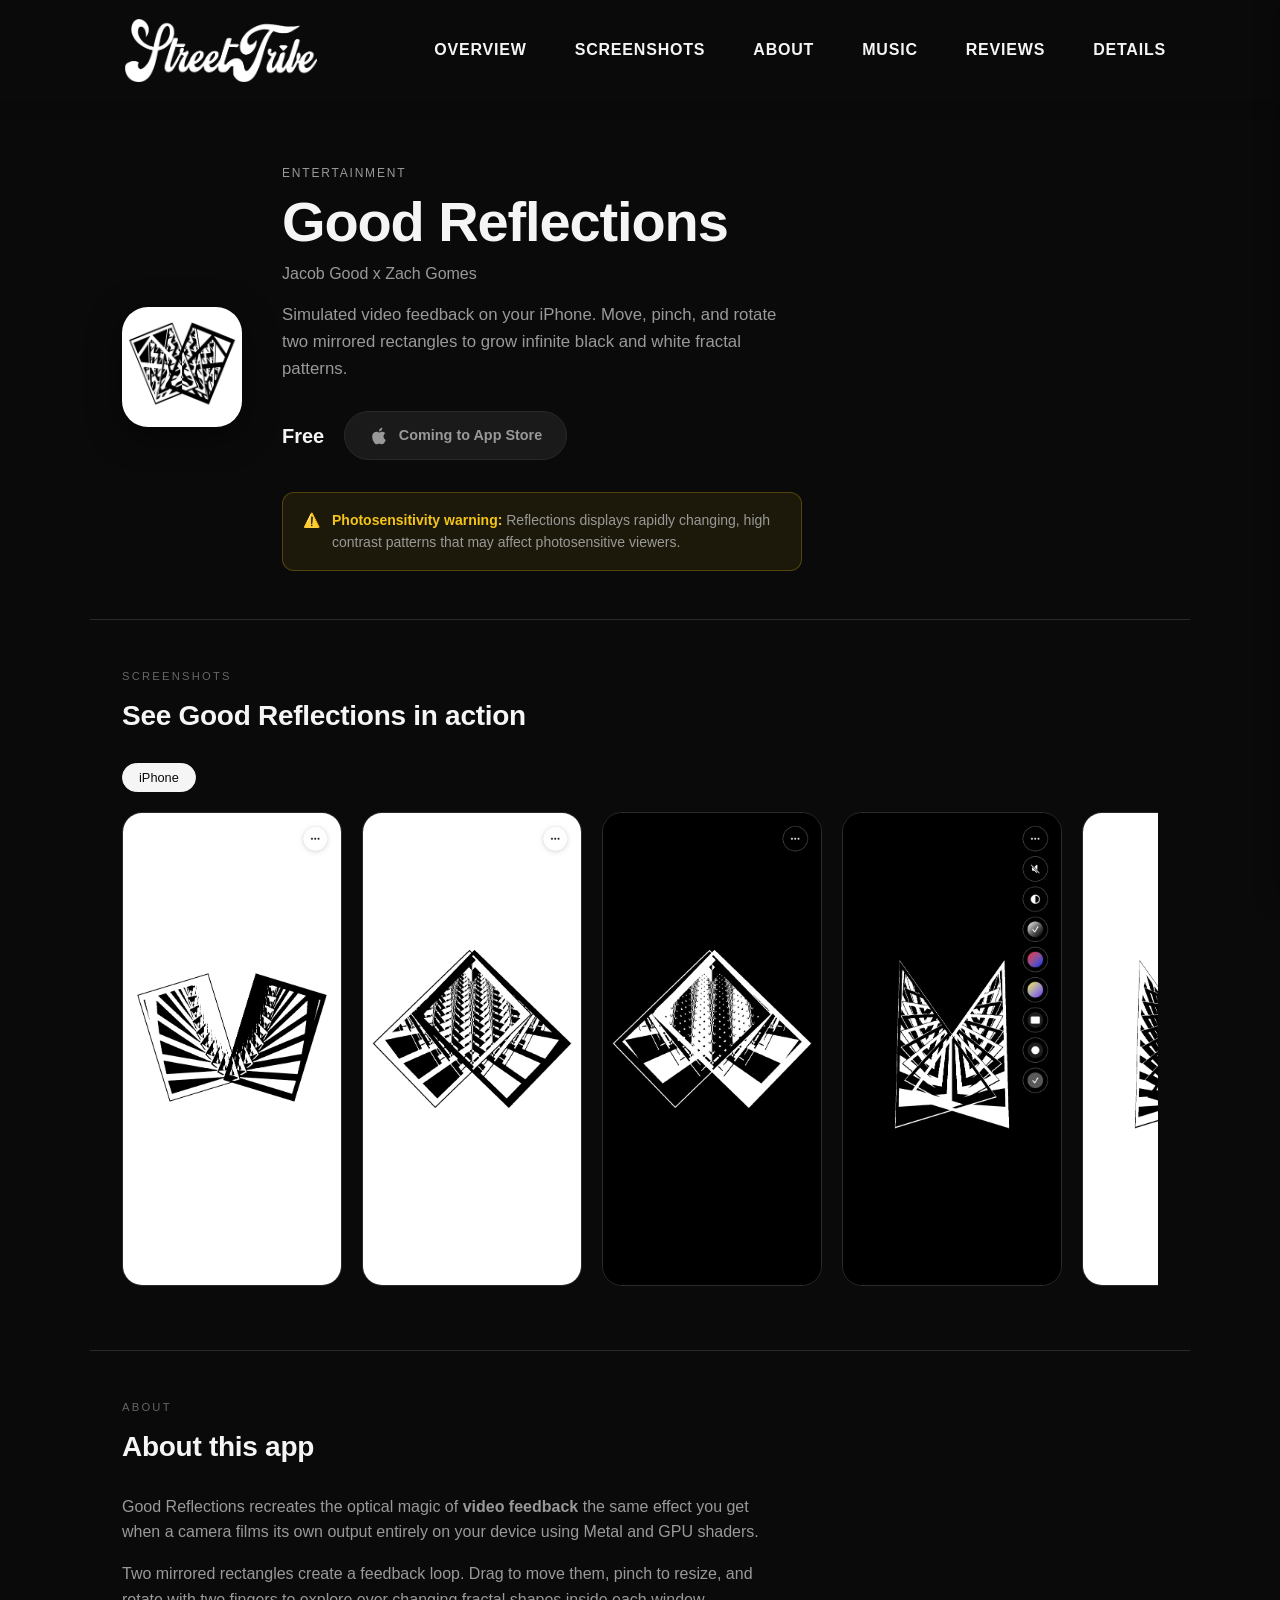
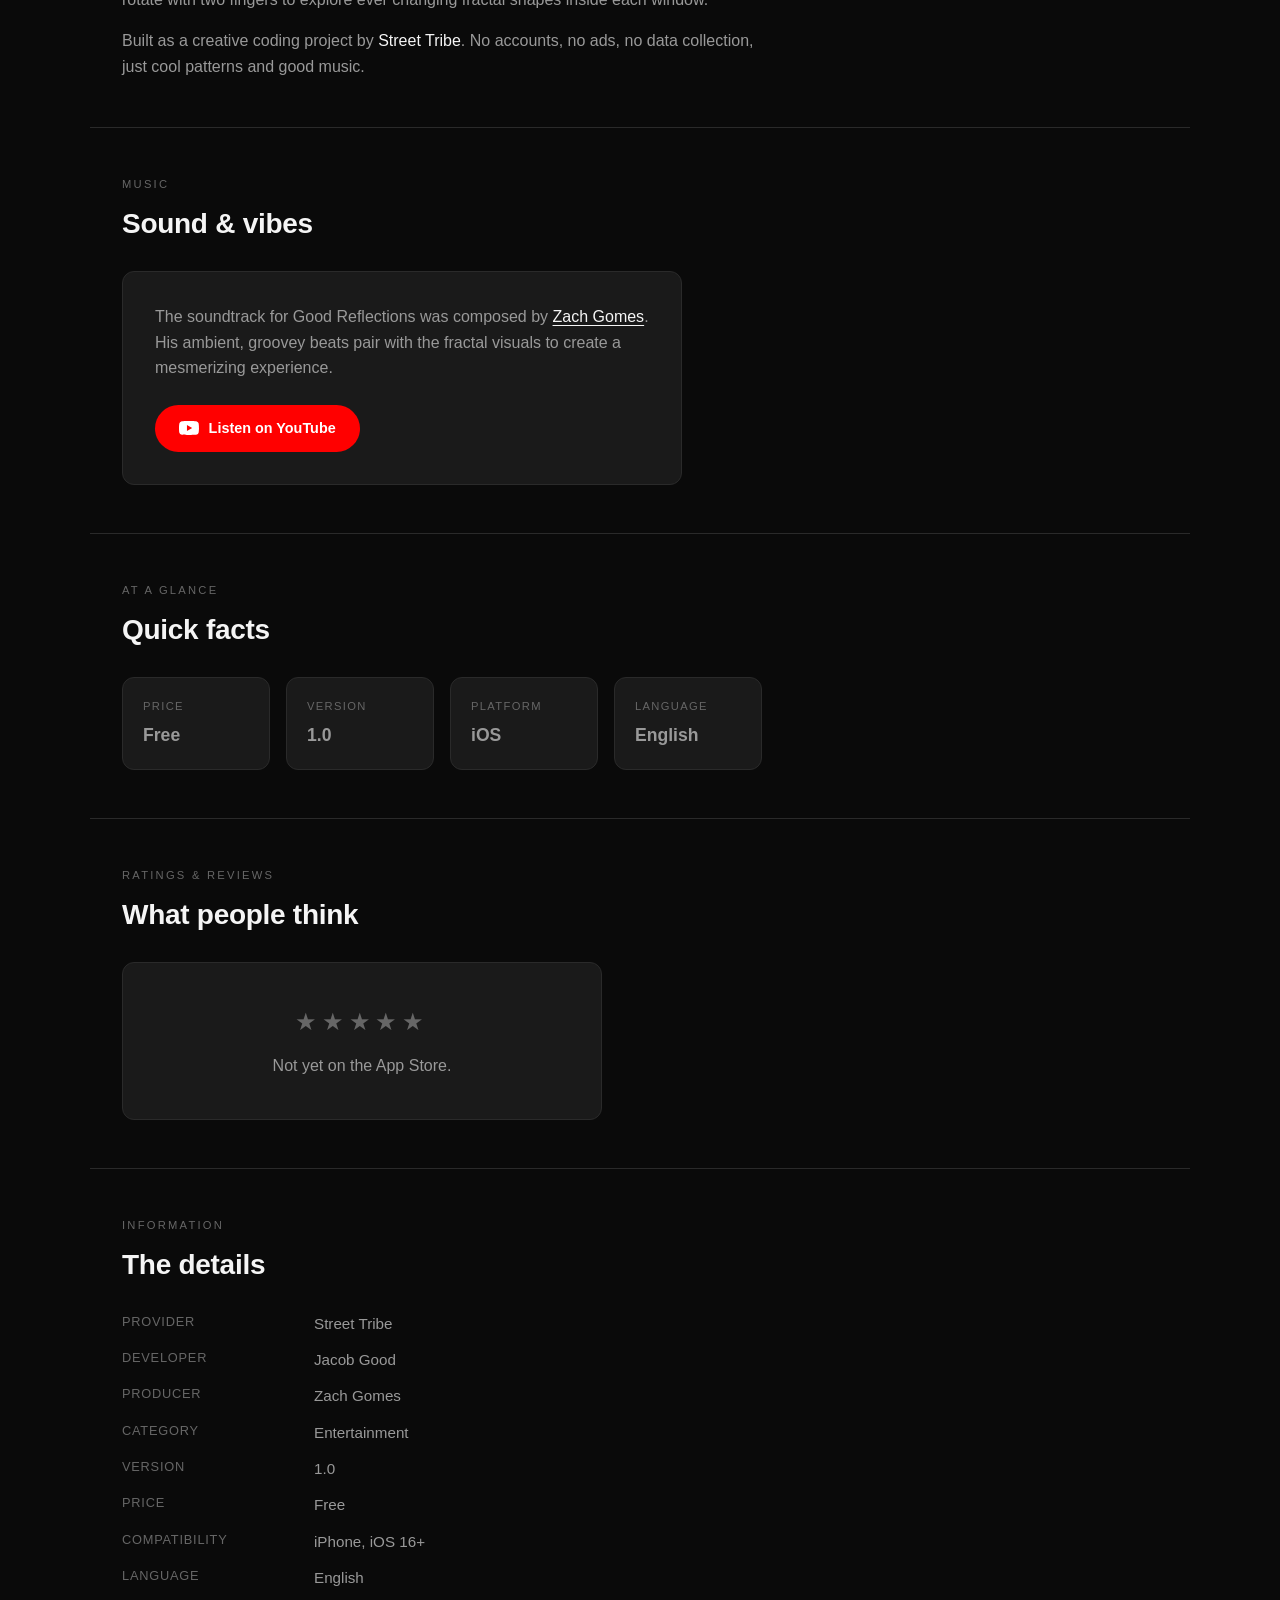
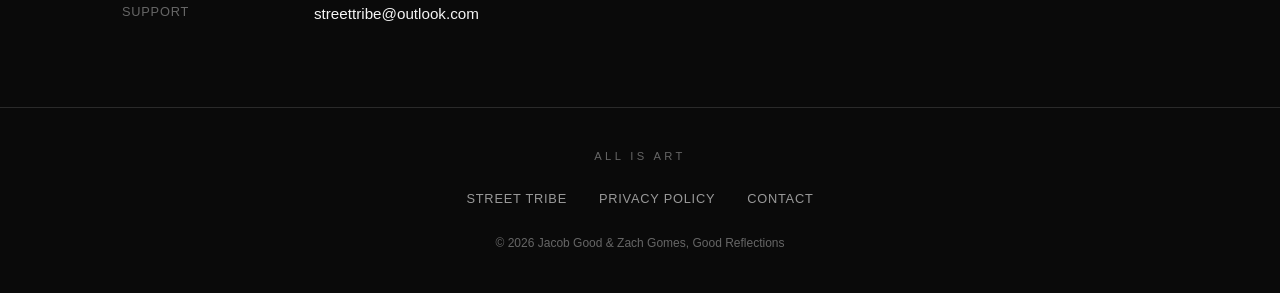
==== commit bdfaa3f3: "Just a word change" ====
--- a/index.html
+++ b/index.html
@@ -152,7 +152,7 @@
       <p>
         The soundtrack for Good Reflections was composed by
         <a href="https://www.youtube.com/channel/UCdZRbgQqtGe11Ss-vbEIulQ" target="_blank" rel="noopener">Zach Gomes</a>.
-        His ambient, evolving textures pair with the fractal visuals to shape the full experience.
+        His ambient, groovey beats pair with the fractal visuals to create a mesmerizing experience.
       </p>
       <a href="https://www.youtube.com/channel/UCdZRbgQqtGe11Ss-vbEIulQ" class="btn-youtube" target="_blank" rel="noopener">
         <svg viewBox="0 0 24 24" fill="currentColor" aria-hidden="true"><path d="M23.498 6.186a3.016 3.016 0 0 0-2.122-2.136C19.505 3.545 12 3.545 12 3.545s-7.505 0-9.377.505A3.017 3.017 0 0 0 .502 6.186C0 8.07 0 12 0 12s0 3.93.502 5.814a3.016 3.016 0 0 0 2.122 2.136c1.871.505 9.376.505 9.376.505s7.505 0 9.377-.505a3.015 3.015 0 0 0 2.122-2.136C24 15.93 24 12 24 12s0-3.93-.502-5.814zM9.545 15.568V8.432L15.818 12l-6.273 3.568z"/></svg>
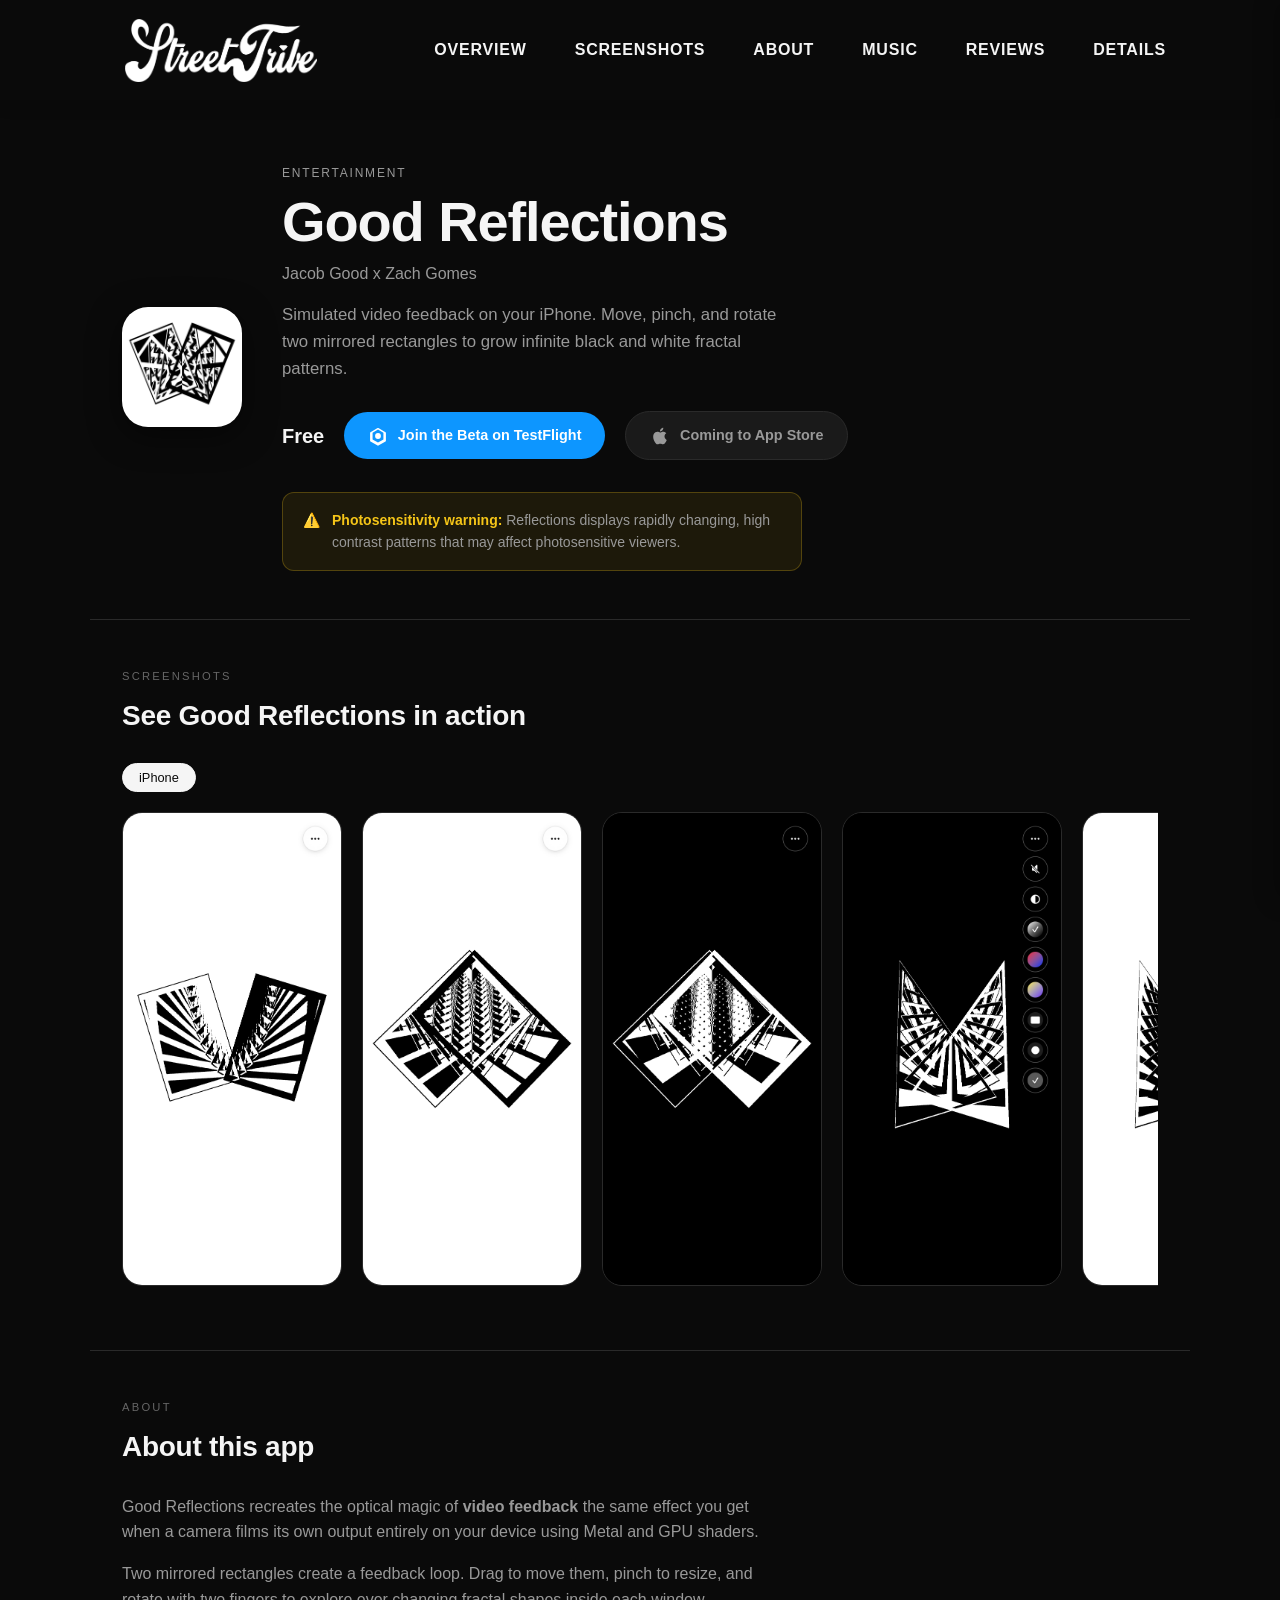
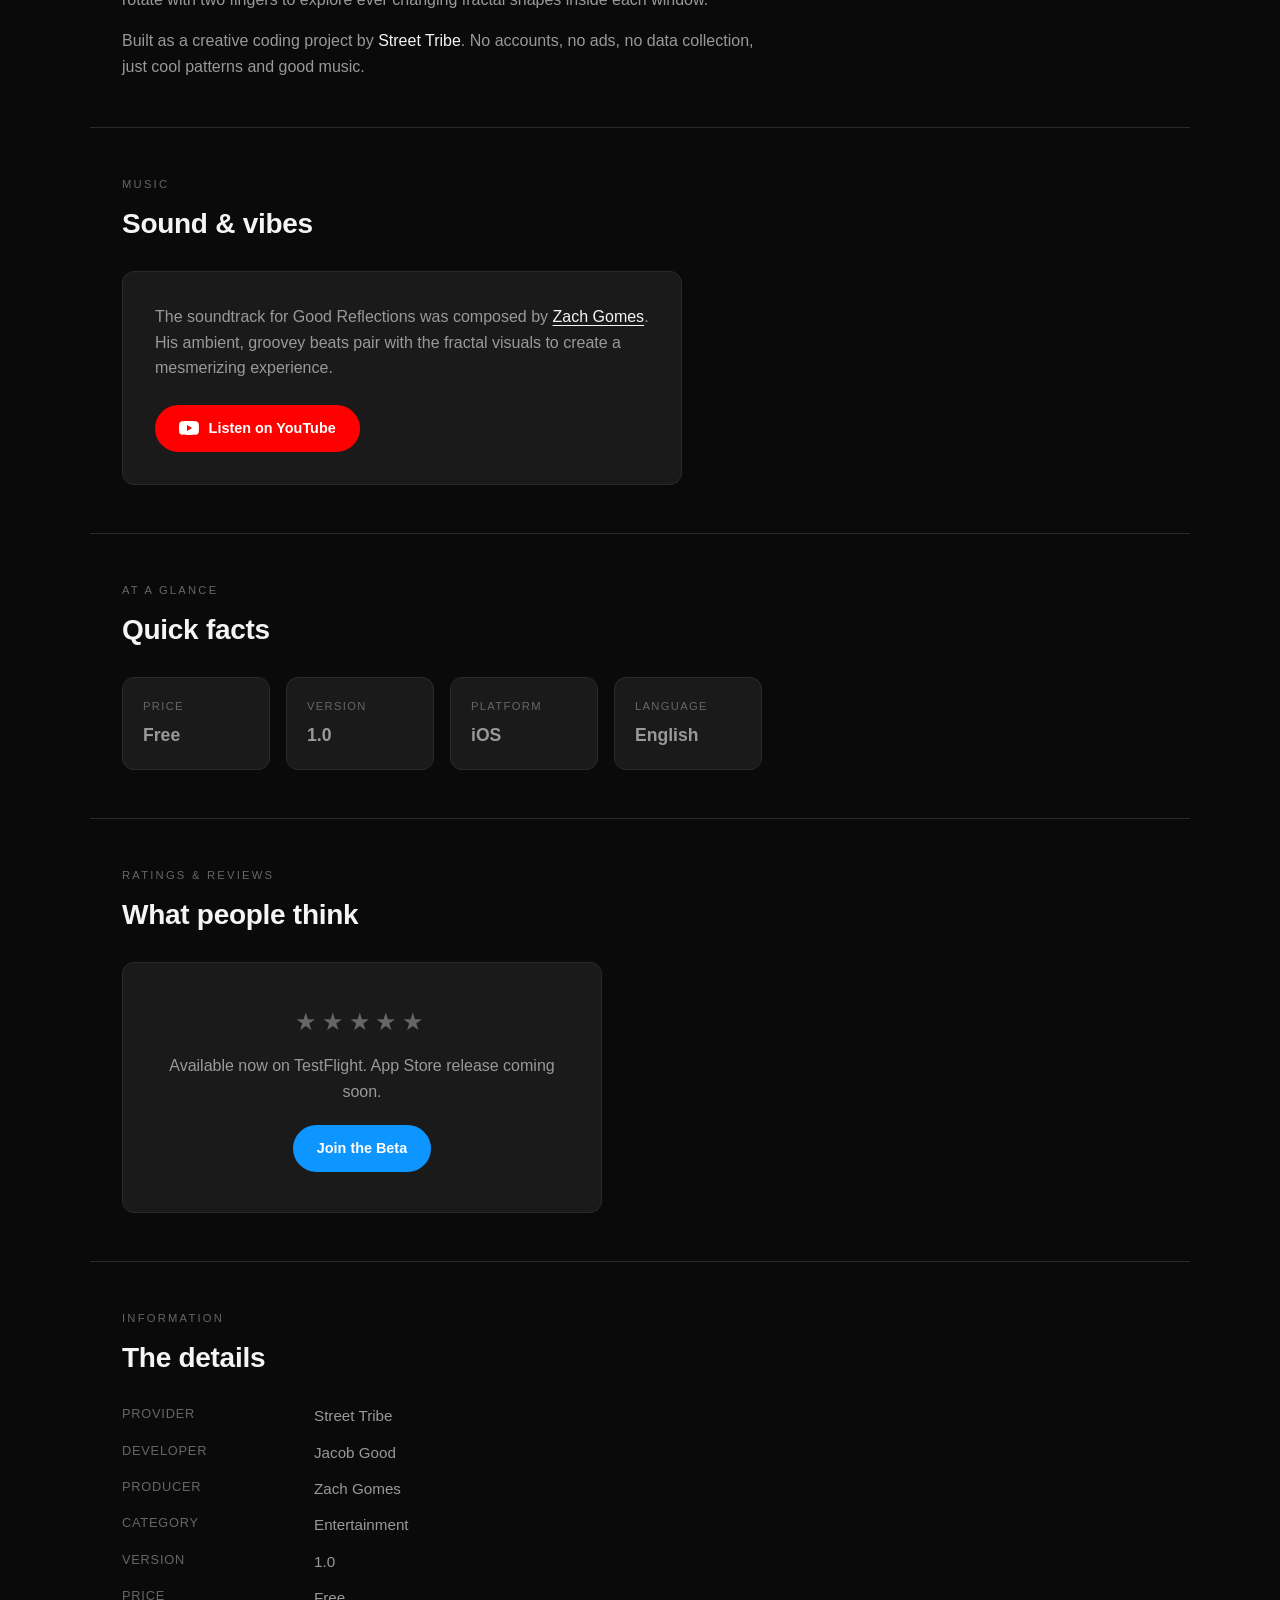
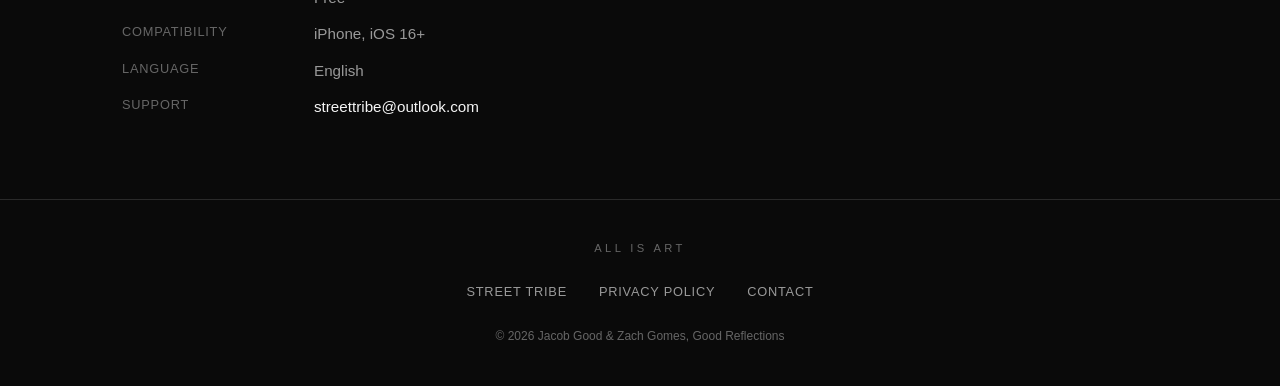
==== commit bb8b74bf: "adding test flight link" ====
--- a/index.html
+++ b/index.html
@@ -65,7 +65,10 @@
       </p>
       <div class="hero-actions">
         <span class="price-badge">Free</span>
-        <!-- Replace href with your App Store URL once live -->
+        <a href="https://testflight.apple.com/join/XbPWMZKY" class="btn-testflight" target="_blank" rel="noopener">
+          <svg viewBox="0 0 24 24" fill="currentColor" aria-hidden="true"><path d="M11.5 2.5a1 1 0 0 1 1 0l8.5 4.9a1 1 0 0 1 .5.87v9.46a1 1 0 0 1-.5.87l-8.5 4.9a1 1 0 0 1-1 0l-8.5-4.9a1 1 0 0 1-.5-.87V8.27a1 1 0 0 1 .5-.87l8.5-4.9zM12 4.18 5.5 7.95v8.1L12 19.82l6.5-3.77v-8.1L12 4.18zm0 4.32a3.5 3.5 0 1 1 0 7 3.5 3.5 0 0 1 0-7z"/></svg>
+          Join the Beta on TestFlight
+        </a>
         <a href="#" class="btn-app-store coming-soon" aria-disabled="true">
           <svg viewBox="0 0 24 24" fill="currentColor" aria-hidden="true"><path d="M18.71 19.5c-.83 1.24-1.71 2.45-3.05 2.47-1.34.03-1.77-.79-3.29-.79-1.53 0-2 .77-3.27.82-1.31.05-2.3-1.32-3.14-2.53C4.25 17 2.94 12.45 4.7 9.39c.87-1.52 2.43-2.48 4.12-2.51 1.28-.02 2.5.87 3.29.87.78 0 2.26-1.07 3.8-.91.65.03 2.47.26 3.64 1.98-.09.06-2.17 1.28-2.15 3.81.03 3.02 2.65 4.03 2.68 4.04-.03.07-.42 1.44-1.38 2.83M13 3.5c.73-.83 1.94-1.46 2.94-1.5.13 1.17-.34 2.35-1.04 3.19-.69.85-1.83 1.51-2.95 1.42-.15-1.15.41-2.35 1.05-3.11z"/></svg>
           Coming to App Store
@@ -195,7 +198,10 @@
     <h2>What people think</h2>
     <div class="reviews-empty">
       <p class="stars">★★★★★</p>
-      <p>Not yet on the App Store.</p>
+      <p>Available now on TestFlight. App Store release coming soon.</p>
+      <a href="https://testflight.apple.com/join/XbPWMZKY" class="btn-testflight btn-testflight--compact" target="_blank" rel="noopener">
+        Join the Beta
+      </a>
     </div>
   </section>
 
--- a/css/style.css
+++ b/css/style.css
@@ -383,6 +383,33 @@
   transform: none;
 }
 
+.btn-testflight {
+  display: inline-flex;
+  align-items: center;
+  gap: 0.6rem;
+  background: #0d96ff;
+  color: #fff;
+  padding: 0.75rem 1.5rem;
+  border-radius: 999px;
+  font-size: 0.9rem;
+  font-weight: 600;
+  transition: transform 0.15s, opacity 0.15s;
+}
+
+.btn-testflight:hover {
+  opacity: 0.92;
+  transform: scale(1.02);
+}
+
+.btn-testflight svg {
+  width: 20px;
+  height: 20px;
+}
+
+.btn-testflight--compact {
+  margin-top: 1.25rem;
+}
+
 .warning-banner {
   display: flex;
   align-items: flex-start;
